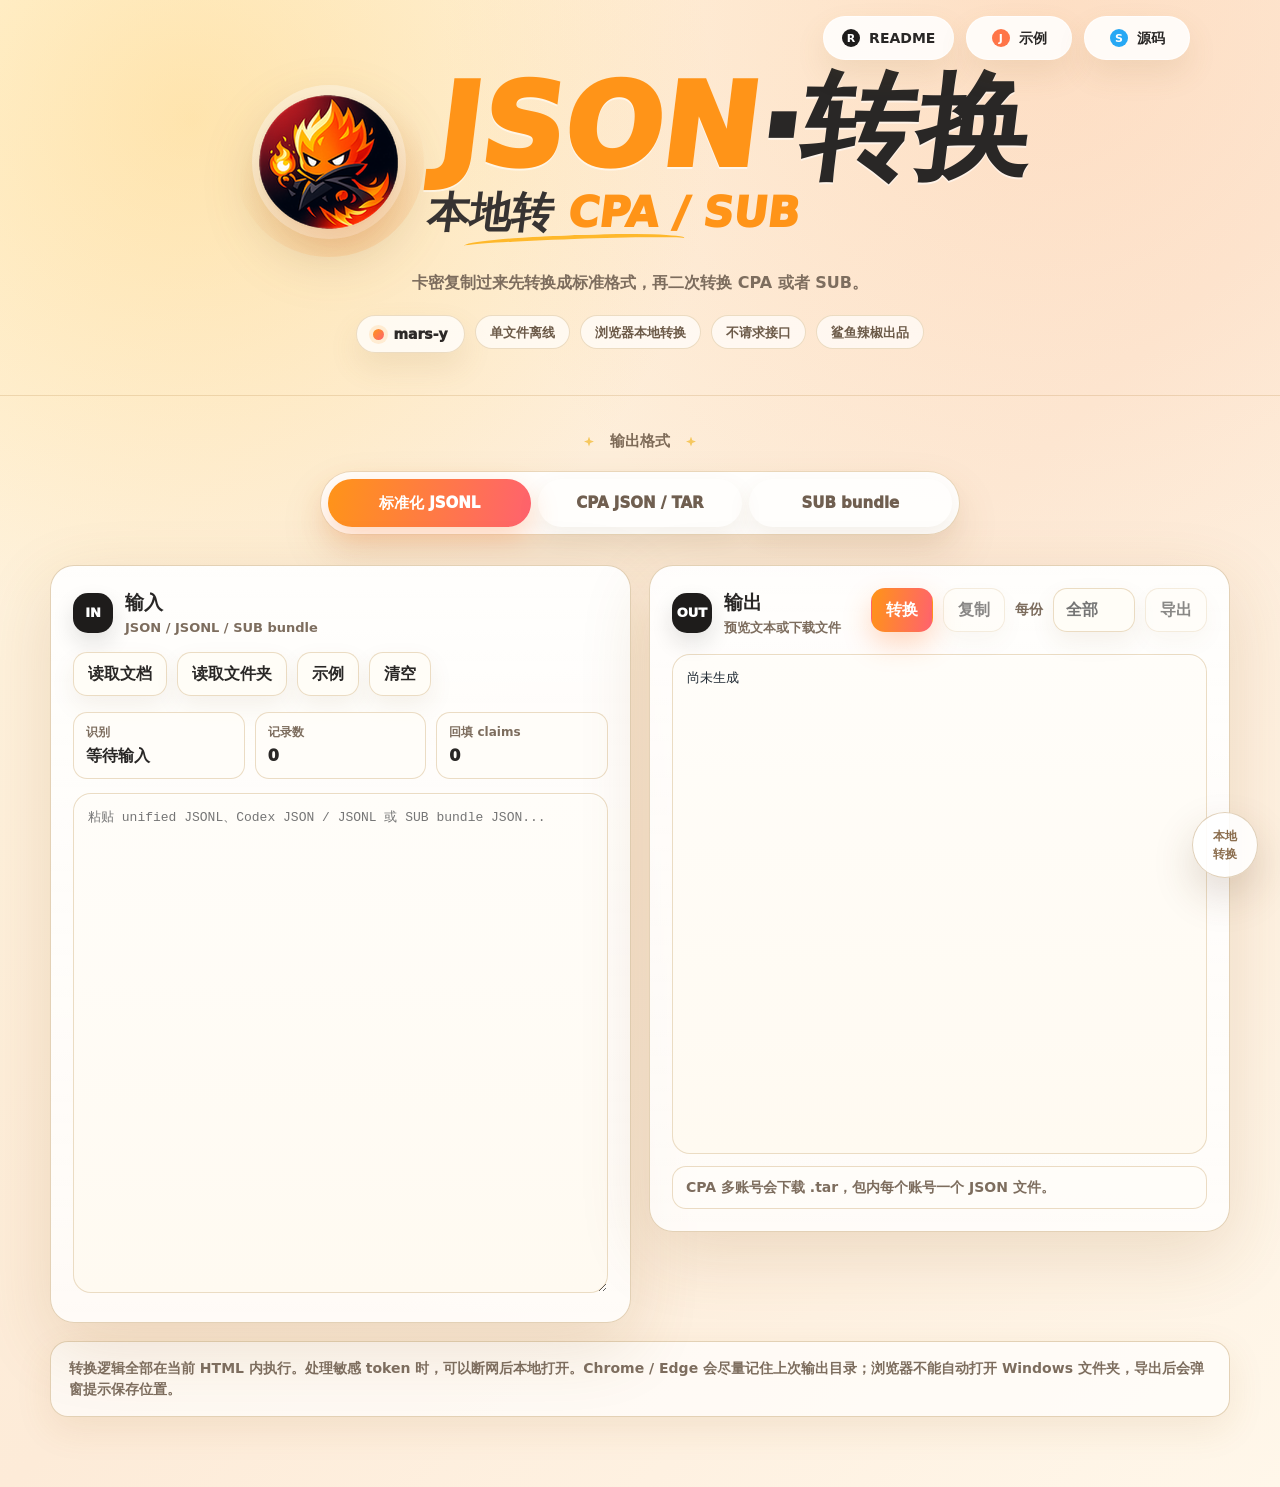
==== index.html @ 78609586 "Initial offline converter release" ====
<!doctype html>
<html lang="zh-CN">
<head>
  <meta charset="utf-8">
  <meta name="viewport" content="width=device-width, initial-scale=1">
  <meta http-equiv="Content-Security-Policy" content="default-src 'self' 'unsafe-inline' data: blob:; connect-src 'none'; base-uri 'none'; form-action 'none'">
  <title>ChatGPT JSON 本地转 CPA / SUB</title>
  <link rel="icon" type="image/x-icon" href="assets/favicon.ico">
  <style>
    :root {
      color-scheme: light;
      --bg: #fff6df;
      --bg-warm: #fdebd8;
      --paper: rgba(255, 255, 255, 0.84);
      --paper-solid: #fffdf8;
      --text: #292726;
      --muted: #7d6d5e;
      --line: #ead9bd;
      --line-strong: #ffb31a;
      --accent: #ff9418;
      --accent-strong: #ff626e;
      --blue: #3388ff;
      --danger: #b42318;
      --code: #1f2933;
      --soft: rgba(255, 253, 248, 0.9);
      --shadow: 0 22px 70px rgba(144, 96, 28, 0.16);
      --shadow-pill: 0 14px 30px rgba(150, 112, 58, 0.12);
      --radius-sm: 14px;
      --radius-md: 18px;
      --radius-lg: 24px;
      --radius-pill: 999px;
    }

    * { box-sizing: border-box; }

    html { min-height: 100%; }

    body {
      margin: 0;
      min-height: 100vh;
      background:
        radial-gradient(circle at 15% 8%, rgba(255, 200, 88, 0.36), transparent 30%),
        radial-gradient(circle at 82% 2%, rgba(255, 149, 93, 0.18), transparent 34%),
        linear-gradient(135deg, var(--bg), var(--bg-warm) 54%, #fff7ea);
      color: var(--text);
      font-family: "Trebuchet MS", "Microsoft YaHei", "PingFang SC", system-ui, sans-serif;
      line-height: 1.5;
      overflow-x: hidden;
    }

    a {
      color: inherit;
      text-decoration: none;
    }

    button,
    input,
    select,
    textarea {
      font: inherit;
    }

    main {
      width: 100%;
    }

    .page-shell {
      min-height: 100vh;
      position: relative;
    }

    .top-links {
      position: absolute;
      top: 16px;
      right: clamp(18px, 7vw, 180px);
      z-index: 4;
      display: flex;
      gap: 12px;
      align-items: center;
    }

    .shortcut {
      display: inline-flex;
      min-width: 106px;
      height: 44px;
      align-items: center;
      justify-content: center;
      gap: 9px;
      padding: 0 18px;
      border: 1px solid rgba(255, 255, 255, 0.74);
      border-radius: var(--radius-pill);
      background: rgba(255, 255, 255, 0.86);
      box-shadow: var(--shadow-pill);
      font-size: 14px;
      font-weight: 800;
      white-space: nowrap;
      transition: transform 160ms ease, box-shadow 160ms ease;
    }

    .shortcut:hover {
      transform: translateY(-2px);
      box-shadow: 0 18px 38px rgba(150, 112, 58, 0.18);
    }

    .shortcut-mark {
      width: 18px;
      height: 18px;
      display: grid;
      place-items: center;
      border-radius: 50%;
      background: #1e1c1b;
      color: white;
      font-size: 11px;
      line-height: 1;
      font-weight: 900;
    }

    .shortcut:nth-child(2) .shortcut-mark { background: #ff7548; }
    .shortcut:nth-child(3) .shortcut-mark { background: #27a8f4; }

    .hero {
      min-height: 360px;
      display: grid;
      place-items: center;
      padding: 74px 24px 42px;
      border-bottom: 1px solid rgba(192, 151, 92, 0.28);
      text-align: center;
      position: relative;
    }

    .hero-inner {
      display: grid;
      justify-items: center;
      gap: 18px;
      width: min(780px, 100%);
    }

    .brand-lockup {
      display: flex;
      align-items: center;
      justify-content: center;
      gap: 28px;
    }

    .brand-icon {
      width: 154px;
      height: 154px;
      position: relative;
      display: grid;
      place-items: center;
      border-radius: 50%;
      background: rgba(255, 255, 255, 0.34);
      filter: drop-shadow(0 18px 26px rgba(106, 68, 22, 0.22));
    }

    .brand-icon::before {
      content: "";
      position: absolute;
      inset: -18px;
      border-radius: 50%;
      background: radial-gradient(circle at 58% 70%, rgba(255, 106, 0, 0.24), transparent 62%);
      z-index: -1;
    }

    .brand-icon img {
      width: 100%;
      height: 100%;
      display: block;
      border-radius: 50%;
      object-fit: cover;
    }

    .brand-word {
      text-align: left;
      letter-spacing: 0;
      line-height: 0.92;
      transform: skew(-7deg);
    }

    .brand-word h1 {
      margin: 0;
      font-size: clamp(62px, 9vw, 116px);
      font-weight: 1000;
      letter-spacing: 0;
      color: var(--text);
      text-shadow: 0 2px 0 rgba(255, 255, 255, 0.55);
    }

    .brand-word h1 span {
      color: var(--accent);
    }

    .brand-word strong {
      display: block;
      margin-top: 10px;
      font-size: clamp(26px, 4.2vw, 42px);
      line-height: 1.08;
      font-weight: 1000;
      color: #373332;
    }

    .brand-word strong span {
      color: var(--accent);
    }

    .underline-swoosh {
      width: 220px;
      height: 14px;
      border-top: 4px solid var(--line-strong);
      border-radius: 50%;
      transform: translateX(40px) rotate(-2deg);
      opacity: 0.9;
    }

    .tagline {
      margin: 4px 0 0;
      color: var(--muted);
      font-size: 16px;
      font-weight: 800;
    }

    .hero-badges {
      display: flex;
      flex-wrap: wrap;
      justify-content: center;
      gap: 10px;
      margin-top: 2px;
    }

    .hero-badge {
      height: 34px;
      display: inline-flex;
      align-items: center;
      justify-content: center;
      padding: 0 14px;
      border: 1px solid rgba(234, 217, 189, 0.9);
      border-radius: var(--radius-pill);
      background: rgba(255, 255, 255, 0.68);
      color: #6c5a48;
      font-size: 13px;
      font-weight: 850;
    }

    .brand-name {
      height: 38px;
      display: inline-flex;
      align-items: center;
      justify-content: center;
      gap: 9px;
      padding: 0 16px;
      border-radius: var(--radius-pill);
      border: 1px solid rgba(234, 217, 189, 0.9);
      background: rgba(255, 255, 255, 0.76);
      color: #2d2927;
      font-size: 14px;
      font-weight: 1000;
      box-shadow: var(--shadow-pill);
    }

    .brand-name::before {
      content: "";
      width: 11px;
      height: 11px;
      border-radius: 50%;
      background: linear-gradient(135deg, var(--accent), var(--accent-strong));
      box-shadow: 0 0 0 4px rgba(255, 148, 24, 0.14);
    }

    .tool-area {
      padding: 34px 24px 70px;
    }

    p {
      margin: 0;
      color: var(--muted);
    }

    .section-kicker {
      display: flex;
      align-items: center;
      justify-content: center;
      gap: 16px;
      margin: 0 0 18px;
      color: #7e6b58;
      font-size: 15px;
      font-weight: 900;
    }

    .section-kicker::before,
    .section-kicker::after {
      content: "";
      width: 10px;
      height: 10px;
      background: #f6c85f;
      clip-path: polygon(50% 0, 63% 37%, 100% 50%, 63% 63%, 50% 100%, 37% 63%, 0 50%, 37% 37%);
    }

    .mode-tabs {
      width: min(640px, calc(100vw - 34px));
      min-height: 64px;
      margin: 0 auto 30px;
      padding: 7px;
      border: 1px solid rgba(231, 209, 174, 0.85);
      border-radius: var(--radius-pill);
      background: rgba(255, 255, 255, 0.92);
      box-shadow: 0 20px 44px rgba(128, 86, 31, 0.13);
      display: grid;
      grid-template-columns: repeat(3, minmax(0, 1fr));
      gap: 7px;
    }

    .mode-tab {
      min-height: 48px;
      border: 0;
      border-radius: var(--radius-pill);
      background: transparent;
      color: #705f50;
      font-size: 15px;
      font-weight: 1000;
      cursor: pointer;
      transition: color 160ms ease, background 160ms ease, box-shadow 160ms ease;
    }

    .mode-tab.is-active {
      color: white;
      background: linear-gradient(100deg, var(--accent), var(--accent-strong));
      box-shadow: 0 12px 28px rgba(255, 119, 40, 0.28);
    }

    .mode-select {
      position: absolute;
      width: 1px;
      height: 1px;
      opacity: 0;
      pointer-events: none;
    }

    .workspace-grid {
      width: min(1180px, 100%);
      margin: 0 auto;
      display: grid;
      grid-template-columns: 1fr 1fr;
      gap: 18px;
      align-items: start;
    }

    .panel {
      background: linear-gradient(180deg, rgba(255, 255, 255, 0.92), rgba(255, 255, 255, 0.78));
      border: 1px solid rgba(224, 204, 174, 0.9);
      border-radius: var(--radius-lg);
      padding: 22px;
      box-shadow: var(--shadow);
      overflow: hidden;
    }

    .bar {
      display: flex;
      gap: 14px;
      flex-wrap: wrap;
      align-items: flex-start;
      justify-content: space-between;
      margin-bottom: 16px;
    }

    .panel-title {
      display: flex;
      align-items: center;
      gap: 12px;
      min-width: 180px;
    }

    .panel-icon {
      width: 40px;
      height: 40px;
      display: grid;
      place-items: center;
      border-radius: 15px;
      background: #1e1c1b;
      color: white;
      box-shadow: 0 10px 22px rgba(28, 28, 28, 0.12);
      font-size: 13px;
      font-weight: 1000;
    }

    .panel-title strong {
      display: block;
      font-size: 19px;
      font-weight: 1000;
      letter-spacing: 0;
    }

    .panel-title small {
      display: block;
      margin-top: 2px;
      color: var(--muted);
      font-size: 13px;
      font-weight: 750;
    }

    .controls {
      display: flex;
      gap: 10px;
      flex-wrap: wrap;
      align-items: center;
      justify-content: flex-end;
    }

    label {
      color: var(--muted);
      font-size: 14px;
    }

    .split-control {
      min-height: 42px;
      display: inline-flex;
      align-items: center;
      font-weight: 850;
    }

    .split-input {
      width: 82px;
      min-height: 42px;
      border: 1px solid rgba(234, 218, 191, 0.92);
      border-radius: var(--radius-sm);
      background: rgba(255, 253, 247, 0.9);
      color: var(--text);
      padding: 9px 12px;
      box-shadow: 0 10px 24px rgba(131, 89, 36, 0.08);
      font-weight: 850;
    }

    button {
      min-height: 42px;
      border-radius: var(--radius-sm);
      border: 1px solid rgba(234, 218, 191, 0.92);
      background: rgba(255, 253, 247, 0.9);
      color: var(--text);
      padding: 9px 14px;
      box-shadow: 0 10px 24px rgba(131, 89, 36, 0.08);
    }

    button {
      cursor: pointer;
      font-weight: 850;
    }

    button.primary {
      border-color: transparent;
      background: linear-gradient(100deg, var(--accent), var(--accent-strong));
      color: #fff;
      box-shadow: 0 12px 28px rgba(255, 119, 40, 0.28);
    }

    button:hover:not(:disabled) { transform: translateY(-1px); }
    button:disabled { cursor: not-allowed; opacity: 0.55; }

    textarea,
    pre {
      width: 100%;
      min-height: 500px;
      margin: 0;
      border: 1px solid rgba(234, 218, 191, 0.92);
      border-radius: var(--radius-md);
      background: linear-gradient(180deg, #fffdf9 0%, #fffaf1 100%);
      color: var(--code);
      font: 13px/1.55 ui-monospace, SFMono-Regular, Consolas, "Liberation Mono", monospace;
      padding: 14px;
      white-space: pre-wrap;
      word-break: break-word;
      overflow: auto;
      box-shadow: inset 0 1px 0 rgba(255, 255, 255, 0.78);
    }

    textarea {
      resize: vertical;
      tab-size: 2;
    }

    .status {
      display: grid;
      grid-template-columns: repeat(3, minmax(0, 1fr));
      gap: 10px;
      margin-bottom: 14px;
    }

    .pill {
      border: 1px solid rgba(234, 218, 191, 0.92);
      border-radius: var(--radius-sm);
      padding: 10px 12px;
      background: rgba(255, 253, 249, 0.86);
      min-width: 0;
    }

    .pill strong {
      display: block;
      font-size: 12px;
      color: var(--muted);
      font-weight: 850;
    }

    .pill span {
      display: block;
      margin-top: 3px;
      overflow: hidden;
      text-overflow: ellipsis;
      white-space: nowrap;
      font-weight: 1000;
    }

    .message {
      min-height: 38px;
      margin-top: 12px;
      padding: 10px 13px;
      border: 1px solid rgba(234, 218, 191, 0.92);
      border-radius: var(--radius-sm);
      background: rgba(255, 253, 249, 0.78);
      color: var(--muted);
      font-size: 14px;
      font-weight: 750;
    }

    .message.error {
      border-color: #fecdd3;
      background: #fff1f2;
      color: var(--danger);
    }

    .hint {
      width: min(1180px, 100%);
      margin: 18px auto 0;
      padding: 16px 18px;
      border: 1px solid rgba(224, 204, 174, 0.9);
      border-radius: var(--radius-md);
      background: rgba(255, 255, 255, 0.66);
      color: var(--muted);
      font-size: 14px;
      font-weight: 750;
      box-shadow: 0 12px 36px rgba(144, 96, 28, 0.1);
    }

    .float-note {
      position: fixed;
      right: 22px;
      bottom: 22px;
      width: 66px;
      height: 66px;
      display: grid;
      place-items: center;
      border-radius: 50%;
      border: 1px solid rgba(223, 207, 183, 0.96);
      background: rgba(255, 255, 255, 0.88);
      box-shadow: 0 18px 42px rgba(89, 58, 28, 0.18);
      color: #8b6d4d;
      font-size: 12px;
      font-weight: 1000;
      text-align: center;
    }

    @media (max-width: 860px) {
      .top-links {
        position: relative;
        top: auto;
        right: auto;
        overflow-x: auto;
        justify-content: flex-start;
        padding: 20px 16px 0;
        scrollbar-width: none;
      }

      .shortcut { min-width: 116px; }

      .hero {
        min-height: auto;
        padding: 22px 16px 34px;
      }

      .brand-lockup {
        flex-direction: column;
        gap: 6px;
      }

      .brand-icon {
        width: 118px;
        height: 118px;
      }

      .brand-word {
        text-align: center;
        transform: none;
        max-width: 100%;
      }

      .brand-word h1 {
        font-size: clamp(48px, 15vw, 68px);
      }

      .brand-word strong {
        max-width: calc(100vw - 40px);
        font-size: clamp(21px, 6.8vw, 28px);
        line-height: 1.12;
      }

      .underline-swoosh {
        width: 150px;
        transform: translateX(30px) rotate(-2deg);
      }

      .tagline { font-size: 15px; }

      .tool-area {
        padding: 30px 16px 64px;
      }

      .mode-tabs {
        width: calc(100vw - 32px);
        grid-template-columns: 1fr;
        border-radius: 22px;
      }

      .mode-tab {
        border-radius: 17px;
      }

      .workspace-grid { grid-template-columns: 1fr; }
      .status { grid-template-columns: 1fr; }
      textarea, pre { min-height: 380px; }

      .panel {
        padding: 17px 14px;
        border-radius: 22px;
      }

      .bar {
        align-items: flex-start;
      }

      .controls {
        justify-content: flex-start;
      }

      .float-note { display: none; }
    }
  </style>
</head>
<body>
  <div class="page-shell">
    <nav class="top-links" aria-label="快捷入口">
      <a class="shortcut" href="./README.md"><span class="shortcut-mark">R</span>README</a>
      <a class="shortcut" href="./examples/card.example.jsonl"><span class="shortcut-mark">J</span>示例</a>
      <a class="shortcut" href="https://github.com/canmo101/json_to_cpaorsub"><span class="shortcut-mark">S</span>源码</a>
    </nav>

    <header class="hero">
      <div class="hero-inner">
        <div class="brand-lockup">
          <div class="brand-icon">
            <img src="assets/mars-y-icon.ico" alt="mars-y">
          </div>
          <div class="brand-word">
            <h1><span>JSON</span>·转换</h1>
            <strong>本地转 <span>CPA / SUB</span></strong>
            <div class="underline-swoosh" aria-hidden="true"></div>
          </div>
        </div>
        <p class="tagline">卡密复制过来先转换成标准格式，再二次转换 CPA 或者 SUB。</p>
        <div class="hero-badges" aria-label="工具特性">
          <span class="brand-name">mars-y</span>
          <span class="hero-badge">单文件离线</span>
          <span class="hero-badge">浏览器本地转换</span>
          <span class="hero-badge">不请求接口</span>
          <span class="hero-badge">鲨鱼辣椒出品</span>
        </div>
      </div>
    </header>

    <main class="tool-area">
      <p class="section-kicker">输出格式</p>
      <div class="mode-tabs" role="tablist" aria-label="输出格式">
        <button class="mode-tab is-active" type="button" data-mode-value="normalize">标准化 JSONL</button>
        <button class="mode-tab" type="button" data-mode-value="to-cpa">CPA JSON / TAR</button>
        <button class="mode-tab" type="button" data-mode-value="to-sub">SUB bundle</button>
      </div>

      <select id="mode" class="mode-select" aria-label="输出模式">
        <option value="normalize">标准化 JSONL</option>
        <option value="to-cpa">转 CPA JSON</option>
        <option value="to-sub">转 SUB bundle</option>
      </select>

      <section class="workspace-grid">
        <section class="panel">
          <div class="bar">
            <div class="panel-title">
              <span class="panel-icon">IN</span>
              <span>
                <strong>输入</strong>
                <small>JSON / JSONL / SUB bundle</small>
              </span>
            </div>
            <div class="controls">
              <input id="file-input" type="file" accept=".txt,.json,.jsonl,application/json,text/plain" multiple hidden>
              <input id="folder-input" type="file" accept=".txt,.json,.jsonl,application/json,text/plain" webkitdirectory multiple hidden>
              <button id="load-file" type="button">读取文档</button>
              <button id="load-folder" type="button">读取文件夹</button>
              <button id="demo" type="button">示例</button>
              <button id="clear" type="button">清空</button>
            </div>
          </div>

          <div class="status" aria-live="polite">
            <div class="pill"><strong>识别</strong><span id="shape">等待输入</span></div>
            <div class="pill"><strong>记录数</strong><span id="count">0</span></div>
            <div class="pill"><strong>回填 claims</strong><span id="backfilled">0</span></div>
          </div>

          <textarea id="src" spellcheck="false" placeholder="粘贴 unified JSONL、Codex JSON / JSONL 或 SUB bundle JSON..."></textarea>
        </section>

        <section class="panel">
          <div class="bar">
            <div class="panel-title">
              <span class="panel-icon">OUT</span>
              <span>
                <strong>输出</strong>
                <small>预览文本或下载文件</small>
              </span>
            </div>
            <div class="controls">
              <button class="primary" id="convert" type="button">转换</button>
              <button id="copy" type="button" disabled>复制</button>
              <label class="split-control" for="split-size">每份</label>
              <input id="split-size" class="split-input" type="number" min="1" step="1" inputmode="numeric" placeholder="全部">
              <button id="export" type="button" disabled>导出</button>
            </div>
          </div>

          <pre id="out">尚未生成</pre>
          <div id="msg" class="message">CPA 多账号会下载 .tar，包内每个账号一个 JSON 文件。</div>
        </section>
      </section>

      <div class="hint">
        转换逻辑全部在当前 HTML 内执行。处理敏感 token 时，可以断网后本地打开。Chrome / Edge 会尽量记住上次输出目录；浏览器不能自动打开 Windows 文件夹，导出后会弹窗提示保存位置。
      </div>
    </main>

    <aside class="float-note" aria-label="本地工具">本地<br>转换</aside>
  </div>

  <script>
    const DEFAULT_CLIENT_ID = "app_EMoamEEZ73f0CkXaXp7hrann";
    const DEFAULT_PRIVACY_MODE = "training_off";
    const DEFAULT_PLAN_TYPE = "free";
    const HANDLE_DB_NAME = "mars_y_json_converter";
    const HANDLE_STORE_NAME = "handles";
    const OUTPUT_DIR_HANDLE_KEY = "last_output_directory";
    const encoder = new TextEncoder();
    const decoder = new TextDecoder();

    const el = {
      src: document.getElementById("src"),
      out: document.getElementById("out"),
      mode: document.getElementById("mode"),
      convert: document.getElementById("convert"),
      copy: document.getElementById("copy"),
      export: document.getElementById("export"),
      splitSize: document.getElementById("split-size"),
      clear: document.getElementById("clear"),
      demo: document.getElementById("demo"),
      loadFile: document.getElementById("load-file"),
      loadFolder: document.getElementById("load-folder"),
      fileInput: document.getElementById("file-input"),
      folderInput: document.getElementById("folder-input"),
      shape: document.getElementById("shape"),
      count: document.getElementById("count"),
      backfilled: document.getElementById("backfilled"),
      msg: document.getElementById("msg"),
      modeTabs: Array.from(document.querySelectorAll(".mode-tab")),
    };

    let currentOutput = null;
    let currentBatchFiles = [];

    const supportedInputFilePattern = /\.(txt|json|jsonl)$/i;

    function firstText(...values) {
      for (const value of values) {
        const text = String(value ?? "").trim();
        if (text) return text;
      }
      return "";
    }

    function readObject(value) {
      return value && typeof value === "object" && !Array.isArray(value) ? value : {};
    }

    function coerceTimestamp(value) {
      if (typeof value === "number" && Number.isFinite(value)) return Math.max(0, Math.trunc(value));
      const text = String(value ?? "").trim();
      if (!text) return 0;
      if (/^-?\d+$/.test(text)) return Math.max(0, Number.parseInt(text, 10));
      const parsed = Date.parse(text);
      return Number.isNaN(parsed) ? 0 : Math.max(0, Math.trunc(parsed / 1000));
    }

    function looksLikeEmail(value) {
      const text = String(value ?? "").trim();
      if (!text || /\s/.test(text)) return false;
      const parts = text.split("@");
      return parts.length === 2 && Boolean(parts[0]) && Boolean(parts[1]);
    }

    function bytesToBase64Url(bytes) {
      let binary = "";
      for (const byte of bytes) binary += String.fromCharCode(byte);
      return btoa(binary).replace(/\+/g, "-").replace(/\//g, "_").replace(/=+$/g, "");
    }

    function base64UrlToBytes(value) {
      let normalized = String(value ?? "").replace(/-/g, "+").replace(/_/g, "/");
      const remainder = normalized.length % 4;
      if (remainder) normalized += "=".repeat(4 - remainder);
      const binary = atob(normalized);
      return Uint8Array.from(binary, (char) => char.charCodeAt(0));
    }

    function jsonToBase64Url(value) {
      return bytesToBase64Url(encoder.encode(JSON.stringify(value)));
    }

    function decodeJwtPayload(token) {
      try {
        const parts = String(token ?? "").split(".");
        if (parts.length < 2) return {};
        const parsed = JSON.parse(decoder.decode(base64UrlToBytes(parts[1])));
        return parsed && typeof parsed === "object" && !Array.isArray(parsed) ? parsed : {};
      } catch {
        return {};
      }
    }

    function extractAuth(payload) {
      return readObject(payload?.["https://api.openai.com/auth"]);
    }

    function extractProfile(payload) {
      return readObject(payload?.["https://api.openai.com/profile"]);
    }

    function extractAccountIdFromAuth(auth) {
      const accountId = firstText(auth?.chatgpt_account_id, auth?.account_id);
      if (accountId) return accountId;
      const accountUserId = firstText(auth?.chatgpt_account_user_id);
      if (accountUserId.includes("__")) return firstText(accountUserId.split("__").pop());
      return "";
    }

    function extractOrganizationId(idAuth, accessAuth) {
      const direct = firstText(idAuth?.organization_id, accessAuth?.organization_id);
      if (direct) return direct;
      const organizations = Array.isArray(idAuth?.organizations) ? idAuth.organizations : [];
      const preferred = organizations.find((org) => org?.is_default) || organizations[0];
      return firstText(preferred?.id);
    }

    function buildCompatibilityIdToken(args) {
      const now = Math.trunc(Date.now() / 1000);
      const accountId = firstText(args.accountId);
      const userId = firstText(args.userId);
      const projectId = firstText(args.projectId);
      const payload = {
        aud: [firstText(args.clientId, DEFAULT_CLIENT_ID)],
        email: firstText(args.email),
        exp: now + 3600,
        iat: now,
        iss: "https://auth.openai.com",
        "https://api.openai.com/auth": {
          account_id: accountId,
          chatgpt_account_id: accountId,
          chatgpt_user_id: userId,
          user_id: userId,
          organization_id: firstText(args.organizationId),
          project_id: projectId,
          chatgpt_plan_type: firstText(args.planType, DEFAULT_PLAN_TYPE),
        },
        sub: userId || accountId || "local-compat",
      };
      return `${jsonToBase64Url({ alg: "RS256", typ: "JWT", kid: "compat" })}.${jsonToBase64Url(payload)}.${bytesToBase64Url(encoder.encode("local_compat_signature"))}`;
    }

    function ensureIdTokenClaims(args) {
      const token = firstText(args.idToken);
      const accountId = firstText(args.accountId);
      if (!accountId) return token;

      const payload = decodeJwtPayload(token);
      if (!Object.keys(payload).length) return buildCompatibilityIdToken(args);

      const auth = { ...extractAuth(payload) };
      const existingChatgptAccountId = firstText(auth.chatgpt_account_id);
      const existingAccountId = firstText(auth.account_id);
      if (existingChatgptAccountId && existingAccountId) return token;

      const resolvedAccountId = firstText(existingChatgptAccountId, existingAccountId, accountId);
      auth.chatgpt_account_id = firstText(existingChatgptAccountId, resolvedAccountId);
      auth.account_id = firstText(existingAccountId, resolvedAccountId);

      if (args.userId) {
        auth.chatgpt_user_id = firstText(auth.chatgpt_user_id, auth.user_id, args.userId);
        auth.user_id = firstText(auth.user_id, auth.chatgpt_user_id, args.userId);
      }
      if (args.organizationId && !firstText(auth.organization_id)) auth.organization_id = args.organizationId;
      if (args.projectId && !firstText(auth.project_id)) auth.project_id = args.projectId;
      if (args.planType && !firstText(auth.chatgpt_plan_type)) auth.chatgpt_plan_type = args.planType;

      const parts = token.split(".");
      const header = parts[0] || jsonToBase64Url({ alg: "RS256", typ: "JWT", kid: "compat" });
      const signature = parts[2] || bytesToBase64Url(encoder.encode("local_compat_signature"));
      return `${header}.${jsonToBase64Url({ ...payload, "https://api.openai.com/auth": auth })}.${signature}`;
    }

    function finalizeRecord(record) {
      const item = { ...record };
      item.chatgpt_account_id = firstText(item.chatgpt_account_id, item.account_id);
      item.project_id = firstText(item.project_id, item.workspace_id);
      item.workspace_id = firstText(item.workspace_id, item.project_id);
      item.client_id = firstText(item.client_id, DEFAULT_CLIENT_ID);
      item.plan_type = firstText(item.plan_type, DEFAULT_PLAN_TYPE);
      item.privacy_mode = firstText(item.privacy_mode, DEFAULT_PRIVACY_MODE);
      item.openai_oauth_responses_websockets_v2_enabled = Boolean(item.openai_oauth_responses_websockets_v2_enabled);
      item.openai_oauth_responses_websockets_v2_mode = firstText(item.openai_oauth_responses_websockets_v2_mode, "off");
      item.disabled = Boolean(item.disabled);
      item.id_token = ensureIdTokenClaims({
        idToken: item.id_token,
        accessToken: item.access_token,
        accountId: item.chatgpt_account_id,
        userId: item.chatgpt_user_id,
        organizationId: item.organization_id,
        projectId: firstText(item.project_id, item.workspace_id),
        email: firstText(item.email, item.account_claims_email),
        planType: item.plan_type,
        clientId: item.client_id,
      });
      return item;
    }

    function normalizeRecord(input) {
      const item = readObject(input);
      if (!Object.keys(item).length || Array.isArray(item.accounts)) return null;

      const tokens = readObject(item.tokens);
      const credentials = readObject(item.credentials);
      const extra = readObject(item.extra);

      const idToken = firstText(item.id_token, credentials.id_token, tokens.id_token);
      const accessToken = firstText(item.access_token, credentials.access_token, tokens.access_token);
      const idPayload = decodeJwtPayload(idToken);
      const accessPayload = decodeJwtPayload(accessToken);
      const idAuth = extractAuth(idPayload);
      const accessAuth = extractAuth(accessPayload);
      const accessProfile = extractProfile(accessPayload);

      const email = firstText(
        item.email,
        extra.email,
        credentials.email,
        item.name,
        idPayload.email,
        accessProfile.email
      );
      const loginIdentity = firstText(item.login_identity);

      const record = {
        version: Number.parseInt(item.version || 1, 10) || 1,
        platform: firstText(item.platform, "chatgpt"),
        email,
        password: firstText(item.password),
        login_identity: loginIdentity,
        phone: firstText(item.phone),
        access_token: accessToken,
        refresh_token: firstText(item.refresh_token, credentials.refresh_token, tokens.refresh_token),
        id_token: idToken,
        session_token: firstText(item.session_token, credentials.session_token),
        client_id: firstText(item.client_id, credentials.client_id, DEFAULT_CLIENT_ID),
        chatgpt_account_id: firstText(
          item.chatgpt_account_id,
          item.account_id,
          credentials.chatgpt_account_id,
          credentials.account_id,
          extractAccountIdFromAuth(idAuth),
          extractAccountIdFromAuth(accessAuth)
        ),
        chatgpt_user_id: firstText(
          item.chatgpt_user_id,
          credentials.chatgpt_user_id,
          idAuth.chatgpt_user_id,
          idAuth.user_id,
          accessAuth.chatgpt_user_id,
          accessAuth.user_id
        ),
        organization_id: firstText(item.organization_id, credentials.organization_id, extractOrganizationId(idAuth, accessAuth)),
        project_id: firstText(item.project_id, credentials.project_id, item.workspace_id, credentials.workspace_id, idAuth.project_id, accessAuth.project_id),
        workspace_id: firstText(item.workspace_id, credentials.workspace_id, item.project_id, credentials.project_id, idAuth.project_id, accessAuth.project_id),
        created_at: coerceTimestamp(item.created_at),
        last_used: coerceTimestamp(item.last_used),
        status: firstText(item.status),
        source: firstText(item.source, item.notes, tokens.access_token ? "codex_input" : credentials.access_token ? "sub_bundle_input" : ""),
        disabled: Boolean(item.disabled),
        account_claims_email: firstText(item.account_claims_email, extra.email, idPayload.email, accessProfile.email, email),
        plan_type: firstText(item.plan_type, credentials.plan_type, idAuth.chatgpt_plan_type, accessAuth.chatgpt_plan_type, DEFAULT_PLAN_TYPE),
        privacy_mode: firstText(item.privacy_mode, extra.privacy_mode, DEFAULT_PRIVACY_MODE),
        openai_oauth_responses_websockets_v2_enabled: Boolean(
          item.openai_oauth_responses_websockets_v2_enabled ||
          extra.openai_oauth_responses_websockets_v2_enabled
        ),
        openai_oauth_responses_websockets_v2_mode: firstText(
          item.openai_oauth_responses_websockets_v2_mode,
          extra.openai_oauth_responses_websockets_v2_mode,
          "off"
        ),
      };

      if (record.login_identity && !record.phone && !looksLikeEmail(record.login_identity)) record.phone = record.login_identity;
      if (!record.email) record.email = firstText(record.account_claims_email, record.chatgpt_account_id, "unknown-account");
      return finalizeRecord(record);
    }

    function parseInputItems(text) {
      const trimmed = String(text ?? "").trim();
      if (!trimmed) return { items: [], shape: "空输入" };

      let root = null;
      try {
        root = JSON.parse(trimmed);
      } catch {
        root = null;
      }

      const items = [];
      let shape = "JSONL";

      if (root && typeof root === "object" && !Array.isArray(root)) {
        if (Array.isArray(root.accounts)) {
          items.push(...root.accounts.filter((value) => value && typeof value === "object" && !Array.isArray(value)));
          shape = "SUB bundle JSON";
        } else {
          items.push(root);
          shape = root.tokens ? "Codex JSON" : root.credentials ? "SUB account JSON" : "Unified JSON";
        }
      } else if (Array.isArray(root)) {
        items.push(...root.filter((value) => value && typeof value === "object" && !Array.isArray(value)));
        shape = items[0]?.tokens ? "Codex JSON 数组" : items[0]?.credentials ? "SUB account JSON 数组" : "JSON 数组";
      } else {
        for (const [index, rawLine] of trimmed.split(/\r?\n/).entries()) {
          const line = rawLine.trim();
          if (!line || line.startsWith("#")) continue;
          try {
            const parsed = JSON.parse(line);
            if (parsed && typeof parsed === "object" && !Array.isArray(parsed)) {
              if (Array.isArray(parsed.accounts)) {
                items.push(...parsed.accounts.filter((value) => value && typeof value === "object" && !Array.isArray(value)));
                shape = "SUB bundle JSONL";
              } else {
                items.push(parsed);
              }
            }
          } catch (error) {
            throw new Error(`第 ${index + 1} 行不是有效 JSON：${error instanceof Error ? error.message : String(error)}`);
          }
        }
        if (items[0]?.tokens) shape = "Codex JSONL";
        else if (items[0]?.credentials) shape = "SUB account JSONL";
        else shape = "Unified JSONL";
      }

      return { items, shape };
    }

    function normalizeRecordsFromText(text) {
      const { items, shape } = parseInputItems(text);
      const recordMap = new Map();
      let backfilled = 0;

      for (const item of items) {
        const sourceIdToken = firstText(item?.id_token, item?.credentials?.id_token, item?.tokens?.id_token);
        const beforeAuth = extractAuth(decodeJwtPayload(sourceIdToken));
        const hadClaims = Boolean(firstText(beforeAuth.chatgpt_account_id) && firstText(beforeAuth.account_id));
        const record = normalizeRecord(item);
        if (!record) continue;

        const afterAuth = extractAuth(decodeJwtPayload(record.id_token));
        const hasClaims = Boolean(firstText(afterAuth.chatgpt_account_id) && firstText(afterAuth.account_id));
        if (!hadClaims && hasClaims && firstText(record.chatgpt_account_id)) backfilled += 1;

        const key = firstText(record.email, record.chatgpt_account_id, crypto.randomUUID()).trim().toLowerCase();
        recordMap.set(key, record);
      }

      return { records: [...recordMap.values()], shape, backfilled };
    }

    function toIsoUtc8(date) {
      const shifted = new Date(date.getTime() + 8 * 60 * 60 * 1000);
      return shifted.toISOString().replace("T", " ").replace(/\.\d{3}Z$/, " +0800");
    }

    function sanitizeFilename(value, fallback) {
      const text = firstText(value, fallback).replace(/[\\/:*?"<>|\x00-\x1f]+/g, "_").replace(/\s+/g, "_");
      return text.slice(0, 90) || fallback;
    }

    function exportFileName(count, ext, now = new Date()) {
      const stamp = now.toISOString().replace(/[-:]/g, "").replace(/\.\d{3}Z$/, "Z");
      return `chatgpt_${count}_${stamp}.${ext}`;
    }

    function buildCpaPayload(record, now = new Date()) {
      const item = finalizeRecord(record);
      const expiresAt = coerceTimestamp(decodeJwtPayload(item.access_token).exp);
      return {
        type: "codex",
        email: item.email,
        expired: expiresAt ? toIsoUtc8(new Date(expiresAt * 1000)) : "",
        id_token: item.id_token,
        account_id: firstText(item.chatgpt_account_id),
        disabled: Boolean(item.disabled),
        access_token: item.access_token,
        last_refresh: toIsoUtc8(now),
        refresh_token: item.refresh_token,
      };
    }

    function buildSubAccount(record, now = new Date()) {
      const item = finalizeRecord(record);
      let expiresAt = coerceTimestamp(decodeJwtPayload(item.access_token).exp);
      if (!expiresAt) expiresAt = Math.trunc(now.getTime() / 1000) + 863999;

      return {
        name: item.email,
        platform: "openai",
        type: "oauth",
        credentials: {
          access_token: item.access_token,
          chatgpt_account_id: item.chatgpt_account_id,
          chatgpt_user_id: item.chatgpt_user_id,
          client_id: firstText(item.client_id, DEFAULT_CLIENT_ID),
          email: item.email,
          expires_at: expiresAt,
          id_token: item.id_token,
          organization_id: item.organization_id,
          plan_type: firstText(item.plan_type, DEFAULT_PLAN_TYPE),
          refresh_token: item.refresh_token,
        },
        extra: {
          email: item.email,
          openai_oauth_responses_websockets_v2_enabled: Boolean(item.openai_oauth_responses_websockets_v2_enabled),
          openai_oauth_responses_websockets_v2_mode: firstText(item.openai_oauth_responses_websockets_v2_mode, "off"),
          privacy_mode: firstText(item.privacy_mode, DEFAULT_PRIVACY_MODE),
        },
        concurrency: 10,
        priority: 1,
        rate_multiplier: 1,
        auto_pause_on_expired: true,
      };
    }

    function writeText(dst, offset, text) {
      const bytes = encoder.encode(String(text ?? ""));
      dst.set(bytes.slice(0, Math.max(0, dst.length - offset)), offset);
    }

    function tarOctal(value, length) {
      const text = Math.max(0, Math.trunc(value)).toString(8);
      return `${text}`.padStart(length - 1, "0") + "\0";
    }

    function tarChecksum(header) {
      let sum = 0;
      for (const byte of header) sum += byte;
      return `${sum.toString(8).padStart(6, "0")}\0 `;
    }

    function createTarArchive(files, now = new Date()) {
      const blocks = [];
      const timestamp = Math.trunc(now.getTime() / 1000);

      for (const file of files) {
        const name = sanitizeFilename(file.name, "account.json").slice(0, 99);
        const bytes = file.bytes instanceof Uint8Array ? file.bytes : encoder.encode(String(file.text ?? ""));
        const header = new Uint8Array(512);

        writeText(header, 0, name);
        writeText(header, 100, "0000777\0");
        writeText(header, 108, "0000000\0");
        writeText(header, 116, "0000000\0");
        writeText(header, 124, tarOctal(bytes.length, 12));
        writeText(header, 136, tarOctal(timestamp, 12));
        writeText(header, 148, "        ");
        writeText(header, 156, "0");
        writeText(header, 257, "ustar\0");
        writeText(header, 263, "00");
        writeText(header, 148, tarChecksum(header));

        blocks.push(header, bytes);
        const padding = (512 - (bytes.length % 512)) % 512;
        if (padding) blocks.push(new Uint8Array(padding));
      }

      blocks.push(new Uint8Array(1024));
      const output = new Uint8Array(blocks.reduce((size, block) => size + block.length, 0));
      let offset = 0;
      for (const block of blocks) {
        output.set(block, offset);
        offset += block.length;
      }
      return output;
    }

    function buildOutput(records, mode, now = new Date()) {
      if (!records.length) throw new Error("当前输入里没有解析出有效记录。");

      if (mode === "normalize") {
        const lines = records.map((record) => JSON.stringify(record));
        const text = `${lines.join("\n")}${lines.length ? "\n" : ""}`;
        return {
          text,
          parts: [text],
          name: exportFileName(records.length, "jsonl", now),
          mime: "application/json;charset=utf-8",
          summary: `已标准化 ${records.length} 条记录，输出 unified JSONL。`,
        };
      }

      if (mode === "to-cpa") {
        const payloads = records.map((record) => buildCpaPayload(record, now));
        if (payloads.length === 1) {
          const text = JSON.stringify(payloads[0], null, 2);
          return {
            text,
            parts: [text],
            name: exportFileName(1, "json", now),
            mime: "application/json;charset=utf-8",
            summary: "已生成 1 个 CPA token JSON。",
          };
        }

        const files = payloads.map((payload, index) => ({
          name: `${sanitizeFilename(payload.email, `account_${index + 1}`)}.json`,
          text: JSON.stringify(payload, null, 2),
        }));
        const tarBytes = createTarArchive(files, now);
        return {
          text: ["CPA .tar 包内文件：", ...files.map((file) => `- ${file.name}`)].join("\n"),
          parts: [tarBytes],
          name: exportFileName(payloads.length, "tar", now),
          mime: "application/x-tar",
          summary: `已生成 1 个 CPA tar 包，包含 ${files.length} 个单账号 JSON 文件。`,
        };
      }

      if (mode === "to-sub") {
        const bundle = {
          exported_at: now.toISOString(),
          proxies: [],
          accounts: records.map((record) => buildSubAccount(record, now)),
        };
        const text = JSON.stringify(bundle, null, 2);
        return {
          text,
          parts: [text],
          name: exportFileName(bundle.accounts.length, "json", now),
          mime: "application/json;charset=utf-8",
          summary: `已生成 1 个 SUB bundle JSON，包含 ${bundle.accounts.length} 个账号。`,
        };
      }

      throw new Error(`不支持的输出模式：${mode}`);
    }

    function convertText(text, mode, now = new Date()) {
      const parsed = normalizeRecordsFromText(text);
      return { ...parsed, output: buildOutput(parsed.records, mode, now) };
    }

    function setMessage(text, isError = false) {
      el.msg.textContent = text;
      el.msg.className = isError ? "message error" : "message";
    }

    function runConvert() {
      try {
        const result = convertText(el.src.value, el.mode.value);
        currentOutput = result.output;
        el.shape.textContent = result.shape;
        el.count.textContent = String(result.records.length);
        el.backfilled.textContent = String(result.backfilled);
        el.out.textContent = currentOutput.text;
        el.copy.disabled = false;
        el.export.disabled = false;
        setMessage(currentOutput.summary);
      } catch (error) {
        currentOutput = null;
        el.copy.disabled = true;
        el.export.disabled = true;
        el.out.textContent = "转换失败";
        setMessage(error instanceof Error ? error.message : String(error), true);
      }
    }

    function syncModeTabs() {
      el.modeTabs.forEach((tab) => {
        tab.classList.toggle("is-active", tab.dataset.modeValue === el.mode.value);
      });
    }

    function updateBatchButtonState() {
      el.export.disabled = !currentBatchFiles.length && !currentOutput;
    }

    function sourceFileLabel(file, index) {
      return firstText(file.webkitRelativePath, file.name, `input_${index + 1}`);
    }

    function saveBlobWithLink(blob, name) {
      const url = URL.createObjectURL(blob);
      const link = document.createElement("a");
      link.href = url;
      link.download = name;
      document.body.appendChild(link);
      link.click();
      link.remove();
      URL.revokeObjectURL(url);
    }

    async function writeOutputToDirectory(directoryHandle, output, name) {
      const fileHandle = await directoryHandle.getFileHandle(name, { create: true });
      const writable = await fileHandle.createWritable();
      await writable.write(new Blob(output.parts, { type: output.mime }));
      await writable.close();
    }

    function mergeBatchRecords(now = new Date()) {
      if (!currentBatchFiles.length) throw new Error("请先读取多个文档或读取文件夹。");
      const recordMap = new Map();
      let backfilled = 0;
      const shapes = new Set();
      const failures = [];

      for (const [index, item] of currentBatchFiles.entries()) {
        try {
          const parsed = normalizeRecordsFromText(item.text);
          shapes.add(parsed.shape);
          backfilled += parsed.backfilled;
          for (const record of parsed.records) {
            const key = firstText(record.email, record.chatgpt_account_id, crypto.randomUUID()).trim().toLowerCase();
            recordMap.set(key, record);
          }
        } catch (error) {
          failures.push(`${sourceFileLabel(item.file, index)}：${error instanceof Error ? error.message : String(error)}`);
        }
      }

      const records = [...recordMap.values()];
      if (!records.length) throw new Error(`没有可合并的有效记录。${failures.slice(0, 3).join("；")}`);
      const output = buildOutput(records, el.mode.value, now);
      return { records, shape: [...shapes].join(" + ") || "批量文件", backfilled, output, failures };
    }

    function parseSplitSize(total) {
      const raw = firstText(el.splitSize.value);
      if (!raw) return 0;
      const size = Number.parseInt(raw, 10);
      if (!Number.isFinite(size) || size < 1) throw new Error("每份数量必须是大于 0 的整数。");
      if (size > total) {
        const message = `数量不够：当前只有 ${total} 条记录，每份 ${size} 条无法拆分。请留空合并导出，或填写不超过 ${total} 的数量。`;
        window.alert(message);
        throw new Error(message);
      }
      return size;
    }

    function chunkRecords(records, splitSize) {
      if (!splitSize) return [records];
      const chunks = [];
      for (let index = 0; index < records.length; index += splitSize) {
        chunks.push(records.slice(index, index + splitSize));
      }
      return chunks;
    }

    function outputNameForPart(baseName, partIndex, totalParts, output) {
      if (totalParts === 1) return output.name;
      const ext = output.name.split(".").pop() || "txt";
      const stem = sanitizeFilename(baseName.replace(/\.[^.]+$/, ""), "merged");
      return `${stem}_part${String(partIndex + 1).padStart(3, "0")}_of_${String(totalParts).padStart(3, "0")}.${ext}`;
    }

    function getExportRecords() {
      if (currentBatchFiles.length) {
        return mergeBatchRecords();
      }
      if (!el.src.value.trim()) throw new Error("请先粘贴内容、读取文档或读取文件夹。");
      const parsed = normalizeRecordsFromText(el.src.value);
      return { ...parsed, failures: [] };
    }

    function showNotice(message) {
      window.alert(message);
      setMessage(message);
    }

    function openHandleDatabase() {
      return new Promise((resolve, reject) => {
        if (!window.indexedDB) {
          resolve(null);
          return;
        }
        const request = indexedDB.open(HANDLE_DB_NAME, 1);
        request.onupgradeneeded = () => {
          request.result.createObjectStore(HANDLE_STORE_NAME);
        };
        request.onsuccess = () => resolve(request.result);
        request.onerror = () => reject(request.error);
      });
    }

    async function getStoredOutputDirectory() {
      const db = await openHandleDatabase();
      if (!db) return null;
      return new Promise((resolve, reject) => {
        const tx = db.transaction(HANDLE_STORE_NAME, "readonly");
        const request = tx.objectStore(HANDLE_STORE_NAME).get(OUTPUT_DIR_HANDLE_KEY);
        request.onsuccess = () => resolve(request.result || null);
        request.onerror = () => reject(request.error);
        tx.oncomplete = () => db.close();
        tx.onerror = () => db.close();
      });
    }

    async function storeOutputDirectory(directoryHandle) {
      const db = await openHandleDatabase();
      if (!db) return;
      return new Promise((resolve, reject) => {
        const tx = db.transaction(HANDLE_STORE_NAME, "readwrite");
        tx.objectStore(HANDLE_STORE_NAME).put(directoryHandle, OUTPUT_DIR_HANDLE_KEY);
        tx.oncomplete = () => {
          db.close();
          resolve();
        };
        tx.onerror = () => {
          db.close();
          reject(tx.error);
        };
      });
    }

    async function ensureDirectoryPermission(directoryHandle) {
      if (!directoryHandle?.queryPermission || !directoryHandle?.requestPermission) return false;
      const options = { mode: "readwrite" };
      if (await directoryHandle.queryPermission(options) === "granted") return true;
      return await directoryHandle.requestPermission(options) === "granted";
    }

    function previewMergedOutput(result) {
      currentOutput = result.output;
      el.shape.textContent = result.shape;
      el.count.textContent = String(result.records.length);
      el.backfilled.textContent = String(result.backfilled);
      el.out.textContent = currentOutput.text;
      el.copy.disabled = false;
      el.export.disabled = false;
    }

    async function saveSingleOutput(output) {
      const blob = new Blob(output.parts, { type: output.mime });

      if (window.showSaveFilePicker) {
        try {
          let startIn = undefined;
          try {
            const storedHandle = await getStoredOutputDirectory();
            if (storedHandle && await ensureDirectoryPermission(storedHandle)) startIn = storedHandle;
          } catch {
            startIn = undefined;
          }
          const fileHandle = await window.showSaveFilePicker({
            suggestedName: output.name,
            startIn,
            types: [{ description: "转换输出", accept: { [output.mime.split(";")[0]]: [`.${output.name.split(".").pop()}`] } }],
          });
          const writable = await fileHandle.createWritable();
          await writable.write(blob);
          await writable.close();
          return true;
        } catch (error) {
          if (error instanceof DOMException && error.name === "AbortError") return false;
          setMessage(`指定保存位置失败，已改用浏览器下载：${error instanceof Error ? error.message : String(error)}`, true);
        }
      }

      saveBlobWithLink(blob, output.name);
      return true;
    }

    async function exportOutput() {
      try {
        const result = getExportRecords();
        const splitSize = parseSplitSize(result.records.length);
        const chunks = chunkRecords(result.records, splitSize);
        const now = new Date();
        const baseName = exportFileName(result.records.length, el.mode.value === "to-cpa" ? "tar" : el.mode.value === "normalize" ? "jsonl" : "json", now);
        const outputs = chunks.map((records) => buildOutput(records, el.mode.value, now));

        if (outputs.length === 1) {
          previewMergedOutput({ ...result, output: outputs[0] });
          const saved = await saveSingleOutput(outputs[0]);
          if (!saved) return;
          const skipped = result.failures.length ? `，跳过失败文件 ${result.failures.length} 个` : "";
          showNotice(`已导出 1 个文件，包含 ${result.records.length} 条记录${skipped}。`);
        } else {
          const directoryHandle = await pickOutputDirectory();
          if (!directoryHandle) return;
          for (const [index, output] of outputs.entries()) {
            await writeOutputToDirectory(directoryHandle, output, outputNameForPart(baseName, index, outputs.length, output));
          }
          previewMergedOutput({ ...result, output: outputs[0] });
          const tail = chunks[chunks.length - 1].length;
          const tailText = splitSize && tail < splitSize ? `，最后一份 ${tail} 条` : "";
          const skipped = result.failures.length ? `，跳过失败文件 ${result.failures.length} 个` : "";
          showNotice(`已按每份 ${splitSize} 条导出 ${outputs.length} 个文件，共 ${result.records.length} 条记录${tailText}${skipped}。已保存到：${directoryHandle.name}`);
        }
      } catch (error) {
        setMessage(error instanceof Error ? error.message : String(error), true);
      }
    }

    async function loadLocalFiles(fileList) {
      const files = Array.from(fileList || []).filter((file) => supportedInputFilePattern.test(file.name));
      if (!files.length) {
        setMessage("请选择 .txt、.json 或 .jsonl 文件。", true);
        return;
      }

      try {
        const loaded = [];
        for (const [index, file] of files.entries()) {
          const text = await file.text();
          loaded.push({ file, text });
        }
        currentBatchFiles = loaded;
        el.src.value = loaded[0]?.text ?? "";
        runConvert();
        updateBatchButtonState();
        if (files.length > 1) {
          setMessage(`已读取 ${files.length} 个本地文件。输入框只预览第 1 个：${sourceFileLabel(files[0], 0)}；点击“导出”会先合并全部记录，填写每份数量可自动拆分成多份。`);
        } else {
          setMessage(`已读取本地文件：${sourceFileLabel(files[0], 0)}`);
        }
      } catch (error) {
        currentBatchFiles = [];
        updateBatchButtonState();
        setMessage(error instanceof Error ? `读取文件失败：${error.message}` : "读取文件失败。", true);
      } finally {
        el.fileInput.value = "";
        el.folderInput.value = "";
      }
    }

    async function pickOutputDirectory() {
      if (!window.showDirectoryPicker) {
        setMessage("当前浏览器不支持选择输出目录。请使用新版 Chrome 或 Edge，或使用“另存为”。", true);
        return null;
      }

      try {
        const storedHandle = await getStoredOutputDirectory();
        if (storedHandle && await ensureDirectoryPermission(storedHandle)) {
          setMessage(`已使用上次输出目录：${storedHandle.name}`);
          return storedHandle;
        }
      } catch {
        // Ignore stale stored handles and ask the user to choose again.
      }

      try {
        const directoryHandle = await window.showDirectoryPicker({ mode: "readwrite" });
        await storeOutputDirectory(directoryHandle);
        setMessage(`已选择输出目录：${directoryHandle.name}`);
        return directoryHandle;
      } catch (error) {
        if (error instanceof DOMException && error.name === "AbortError") return null;
        setMessage(error instanceof Error ? `选择输出目录失败：${error.message}` : "选择输出目录失败。", true);
        return null;
      }
    }

    function makeJwt(payload) {
      return `${jsonToBase64Url({ alg: "RS256", typ: "JWT", kid: "demo" })}.${jsonToBase64Url(payload)}.demo_signature`;
    }

    function demoInput() {
      const now = Math.trunc(Date.now() / 1000);
      const makeAccount = (n) => {
        const email = `demo${n}@example.com`;
        const accountId = `acc_demo_${n}`;
        const userId = `user_demo_${n}`;
        const accessToken = makeJwt({
          exp: now + 10 * 24 * 60 * 60,
          "https://api.openai.com/auth": {
            account_id: accountId,
            chatgpt_account_id: accountId,
            user_id: userId,
            chatgpt_user_id: userId,
            organization_id: `org_demo_${n}`,
          },
          "https://api.openai.com/profile": { email },
        });
        const idToken = makeJwt({
          email,
          exp: now + 3600,
          "https://api.openai.com/auth": {
            account_id: accountId,
            chatgpt_account_id: accountId,
            user_id: userId,
            chatgpt_user_id: userId,
          },
        });
        return {
          version: 1,
          platform: "chatgpt",
          email,
          access_token: accessToken,
          refresh_token: `rt_demo_${n}`,
          id_token: idToken,
          chatgpt_account_id: accountId,
          chatgpt_user_id: userId,
          organization_id: `org_demo_${n}`,
          project_id: accountId,
          workspace_id: accountId,
          created_at: now,
          last_used: now,
          status: "registered",
          source: "demo",
        };
      };
      return [makeAccount(1), makeAccount(2)].map((item) => JSON.stringify(item)).join("\n");
    }

    el.convert.addEventListener("click", runConvert);
    el.modeTabs.forEach((tab) => {
      tab.addEventListener("click", () => {
        el.mode.value = tab.dataset.modeValue;
        syncModeTabs();
      });
    });
    el.mode.addEventListener("change", syncModeTabs);
    el.export.addEventListener("click", exportOutput);
    el.loadFile.addEventListener("click", () => {
      el.fileInput.click();
    });
    el.loadFolder.addEventListener("click", () => {
      el.folderInput.click();
    });
    el.fileInput.addEventListener("change", () => {
      loadLocalFiles(el.fileInput.files);
    });
    el.folderInput.addEventListener("change", () => {
      loadLocalFiles(el.folderInput.files);
    });
    el.copy.addEventListener("click", async () => {
      if (!currentOutput) return;
      await navigator.clipboard.writeText(currentOutput.text);
      setMessage("已复制当前预览文本。注意：CPA 多账号下载内容是 tar 文件，复制只复制文件列表预览。");
    });
    el.clear.addEventListener("click", () => {
      el.src.value = "";
      el.out.textContent = "尚未生成";
      el.shape.textContent = "等待输入";
      el.count.textContent = "0";
      el.backfilled.textContent = "0";
      currentOutput = null;
      currentBatchFiles = [];
      el.copy.disabled = true;
      el.export.disabled = true;
      setMessage("CPA 多账号会下载 .tar，包内每个账号一个 JSON 文件。");
    });
    el.demo.addEventListener("click", () => {
      currentBatchFiles = [];
      el.src.value = demoInput();
      runConvert();
      updateBatchButtonState();
    });
  </script>
</body>
</html>
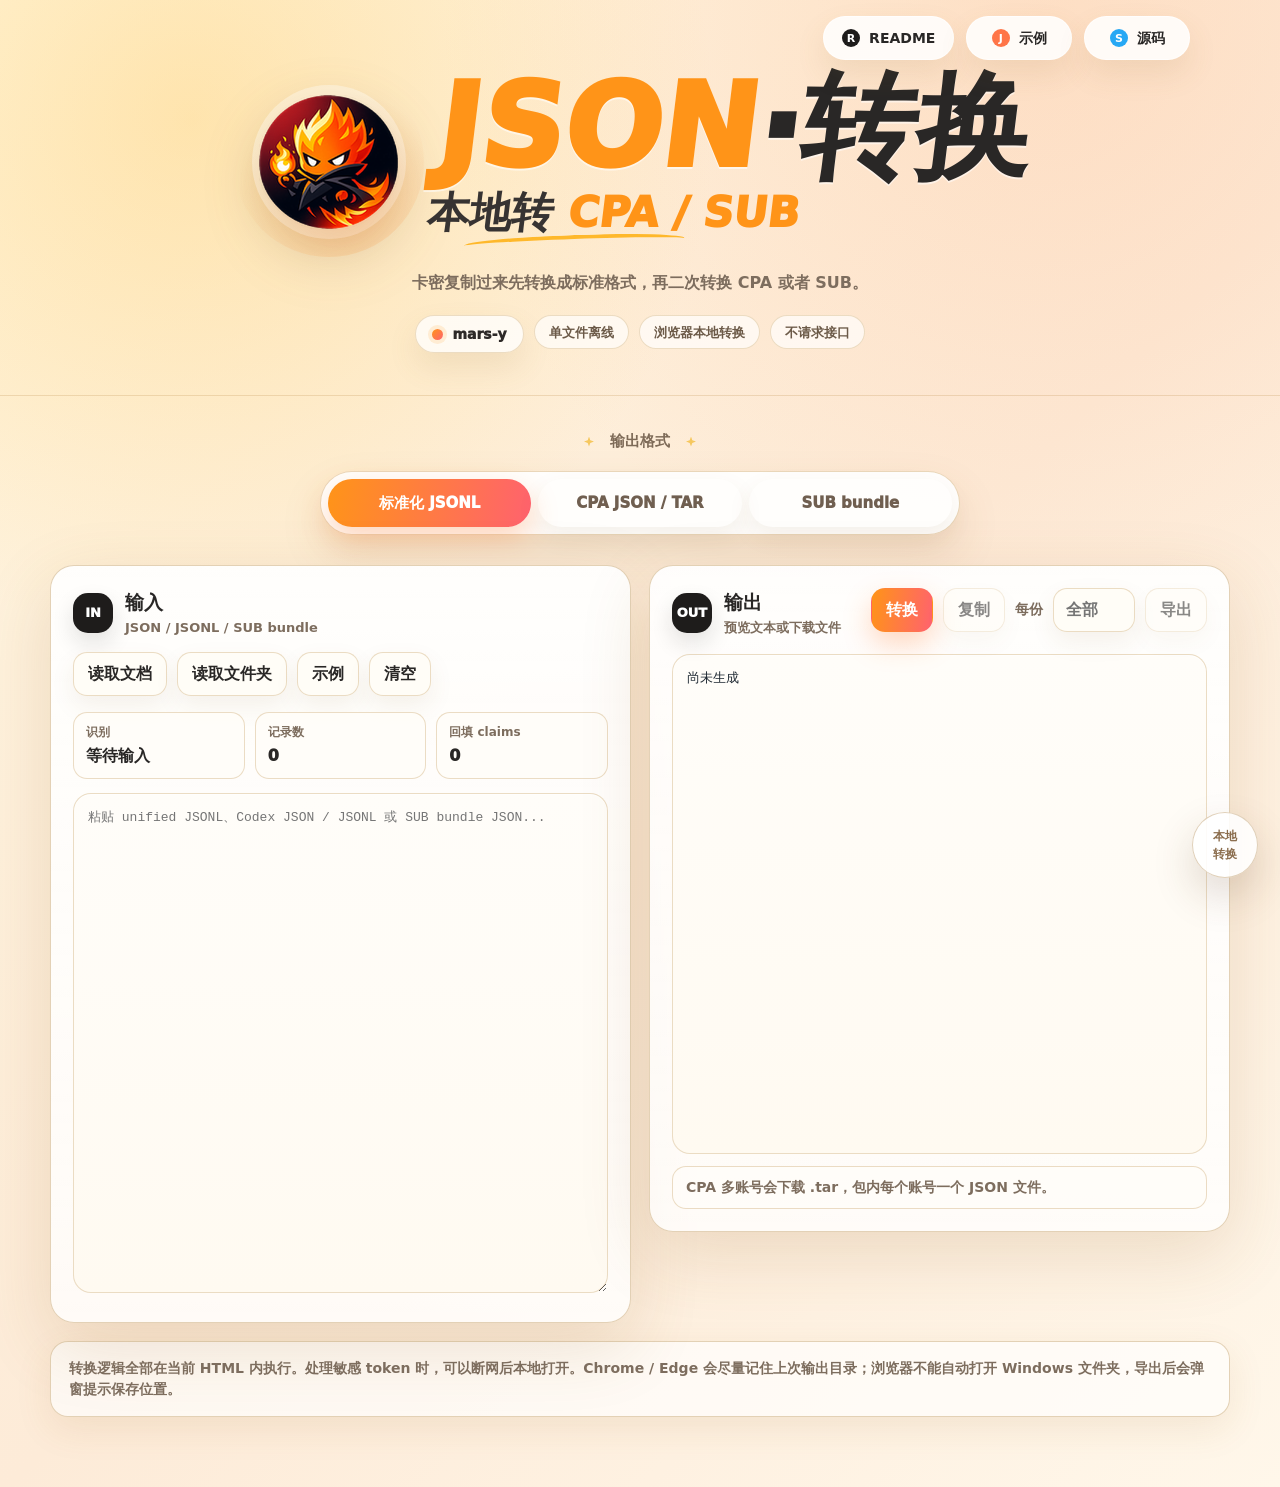
==== commit b874ea04: "Update source link and remove producer badge" ====
--- a/index.html
+++ b/index.html
@@ -647,7 +647,7 @@
     <nav class="top-links" aria-label="快捷入口">
       <a class="shortcut" href="./README.md"><span class="shortcut-mark">R</span>README</a>
       <a class="shortcut" href="./examples/card.example.jsonl"><span class="shortcut-mark">J</span>示例</a>
-      <a class="shortcut" href="https://github.com/canmo101/json_to_cpaorsub"><span class="shortcut-mark">S</span>源码</a>
+      <a class="shortcut" href="https://github.com/liaosong0187765-maker/json-to-cpaorsub-offline"><span class="shortcut-mark">S</span>源码</a>
     </nav>
 
     <header class="hero">
@@ -668,7 +668,6 @@
           <span class="hero-badge">单文件离线</span>
           <span class="hero-badge">浏览器本地转换</span>
           <span class="hero-badge">不请求接口</span>
-          <span class="hero-badge">鲨鱼辣椒出品</span>
         </div>
       </div>
     </header>
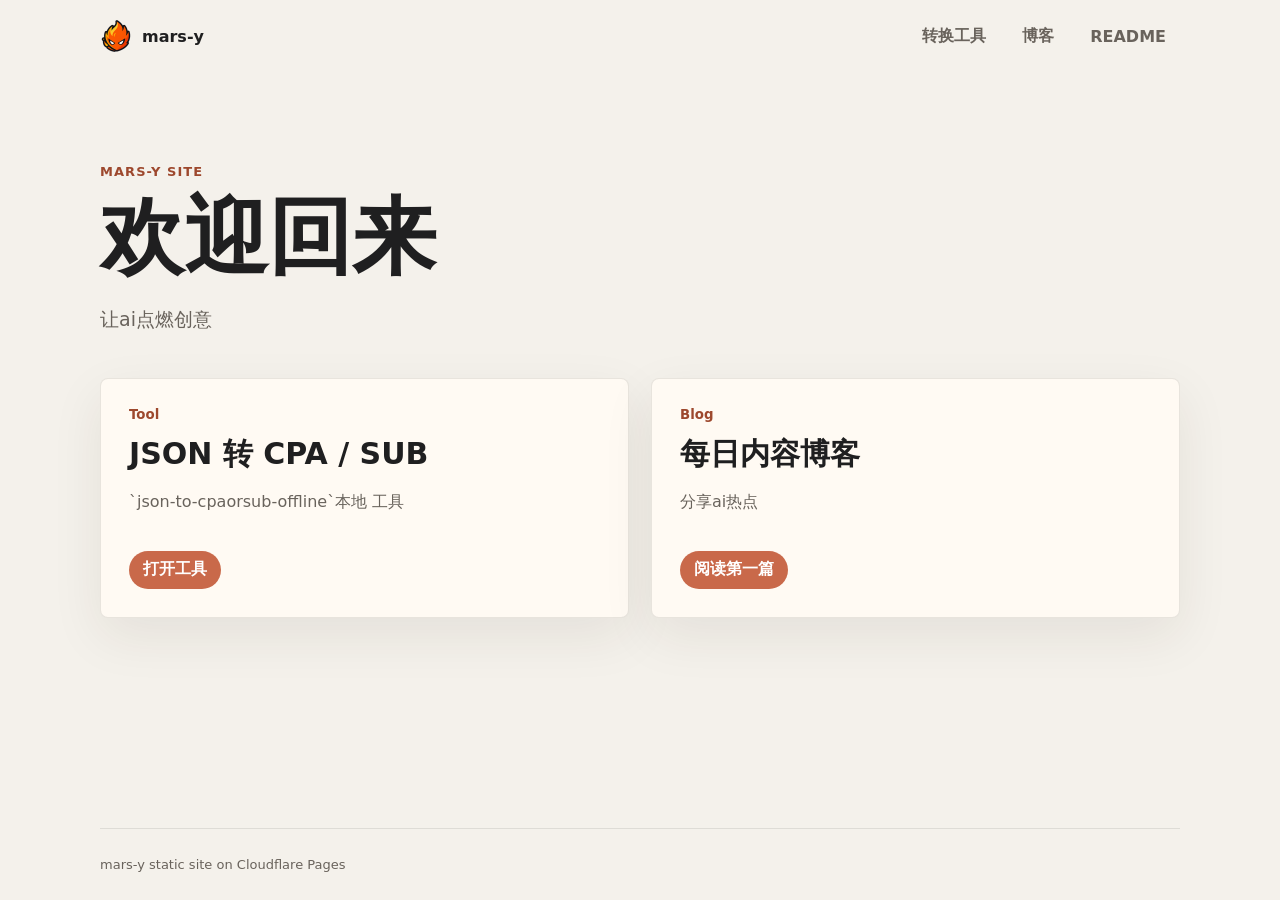
==== commit a3b6967d: "organize mars-y site and add blog" ====
--- a/index.html
+++ b/index.html
@@ -3,1693 +3,87 @@
 <head>
   <meta charset="utf-8">
   <meta name="viewport" content="width=device-width, initial-scale=1">
-  <meta http-equiv="Content-Security-Policy" content="default-src 'self' 'unsafe-inline' data: blob:; connect-src 'none'; base-uri 'none'; form-action 'none'">
-  <title>ChatGPT JSON 本地转 CPA / SUB</title>
+  <title>mars-y - 工具与博客</title>
+  <meta name="description" content="mars-y 静态站点入口，包含本地转换工具和每日博客。">
   <link rel="icon" type="image/x-icon" href="assets/favicon.ico">
   <style>
     :root {
-      color-scheme: light;
-      --bg: #fff6df;
-      --bg-warm: #fdebd8;
-      --paper: rgba(255, 255, 255, 0.84);
-      --paper-solid: #fffdf8;
-      --text: #292726;
-      --muted: #7d6d5e;
-      --line: #ead9bd;
-      --line-strong: #ffb31a;
-      --accent: #ff9418;
-      --accent-strong: #ff626e;
-      --blue: #3388ff;
-      --danger: #b42318;
-      --code: #1f2933;
-      --soft: rgba(255, 253, 248, 0.9);
-      --shadow: 0 22px 70px rgba(144, 96, 28, 0.16);
-      --shadow-pill: 0 14px 30px rgba(150, 112, 58, 0.12);
-      --radius-sm: 14px;
-      --radius-md: 18px;
-      --radius-lg: 24px;
-      --radius-pill: 999px;
+      --bg: #f4f1eb;
+      --surface: #fffaf3;
+      --text: #1f1f20;
+      --muted: #69635c;
+      --line: rgba(31, 31, 32, 0.1);
+      --accent: #c9694a;
+      --accent-dark: #9d482d;
+      font-family: Inter, ui-sans-serif, system-ui, -apple-system, BlinkMacSystemFont, "Segoe UI", sans-serif;
     }
 
     * { box-sizing: border-box; }
-
-    html { min-height: 100%; }
-
-    body {
-      margin: 0;
-      min-height: 100vh;
-      background:
-        radial-gradient(circle at 15% 8%, rgba(255, 200, 88, 0.36), transparent 30%),
-        radial-gradient(circle at 82% 2%, rgba(255, 149, 93, 0.18), transparent 34%),
-        linear-gradient(135deg, var(--bg), var(--bg-warm) 54%, #fff7ea);
-      color: var(--text);
-      font-family: "Trebuchet MS", "Microsoft YaHei", "PingFang SC", system-ui, sans-serif;
-      line-height: 1.5;
-      overflow-x: hidden;
-    }
-
-    a {
-      color: inherit;
-      text-decoration: none;
-    }
-
-    button,
-    input,
-    select,
-    textarea {
-      font: inherit;
-    }
-
-    main {
-      width: 100%;
-    }
-
-    .page-shell {
-      min-height: 100vh;
-      position: relative;
-    }
-
-    .top-links {
-      position: absolute;
-      top: 16px;
-      right: clamp(18px, 7vw, 180px);
-      z-index: 4;
-      display: flex;
-      gap: 12px;
-      align-items: center;
-    }
-
-    .shortcut {
-      display: inline-flex;
-      min-width: 106px;
-      height: 44px;
-      align-items: center;
-      justify-content: center;
-      gap: 9px;
-      padding: 0 18px;
-      border: 1px solid rgba(255, 255, 255, 0.74);
-      border-radius: var(--radius-pill);
-      background: rgba(255, 255, 255, 0.86);
-      box-shadow: var(--shadow-pill);
-      font-size: 14px;
-      font-weight: 800;
-      white-space: nowrap;
-      transition: transform 160ms ease, box-shadow 160ms ease;
-    }
-
-    .shortcut:hover {
-      transform: translateY(-2px);
-      box-shadow: 0 18px 38px rgba(150, 112, 58, 0.18);
-    }
-
-    .shortcut-mark {
-      width: 18px;
-      height: 18px;
-      display: grid;
-      place-items: center;
-      border-radius: 50%;
-      background: #1e1c1b;
-      color: white;
-      font-size: 11px;
-      line-height: 1;
-      font-weight: 900;
-    }
-
-    .shortcut:nth-child(2) .shortcut-mark { background: #ff7548; }
-    .shortcut:nth-child(3) .shortcut-mark { background: #27a8f4; }
-
-    .hero {
-      min-height: 360px;
-      display: grid;
-      place-items: center;
-      padding: 74px 24px 42px;
-      border-bottom: 1px solid rgba(192, 151, 92, 0.28);
-      text-align: center;
-      position: relative;
-    }
-
-    .hero-inner {
-      display: grid;
-      justify-items: center;
-      gap: 18px;
-      width: min(780px, 100%);
-    }
-
-    .brand-lockup {
-      display: flex;
-      align-items: center;
-      justify-content: center;
-      gap: 28px;
-    }
-
-    .brand-icon {
-      width: 154px;
-      height: 154px;
-      position: relative;
-      display: grid;
-      place-items: center;
-      border-radius: 50%;
-      background: rgba(255, 255, 255, 0.34);
-      filter: drop-shadow(0 18px 26px rgba(106, 68, 22, 0.22));
-    }
-
-    .brand-icon::before {
-      content: "";
-      position: absolute;
-      inset: -18px;
-      border-radius: 50%;
-      background: radial-gradient(circle at 58% 70%, rgba(255, 106, 0, 0.24), transparent 62%);
-      z-index: -1;
-    }
-
-    .brand-icon img {
-      width: 100%;
-      height: 100%;
-      display: block;
-      border-radius: 50%;
-      object-fit: cover;
-    }
-
-    .brand-word {
-      text-align: left;
-      letter-spacing: 0;
-      line-height: 0.92;
-      transform: skew(-7deg);
-    }
-
-    .brand-word h1 {
-      margin: 0;
-      font-size: clamp(62px, 9vw, 116px);
-      font-weight: 1000;
-      letter-spacing: 0;
-      color: var(--text);
-      text-shadow: 0 2px 0 rgba(255, 255, 255, 0.55);
-    }
-
-    .brand-word h1 span {
-      color: var(--accent);
-    }
-
-    .brand-word strong {
-      display: block;
-      margin-top: 10px;
-      font-size: clamp(26px, 4.2vw, 42px);
-      line-height: 1.08;
-      font-weight: 1000;
-      color: #373332;
-    }
-
-    .brand-word strong span {
-      color: var(--accent);
-    }
-
-    .underline-swoosh {
-      width: 220px;
-      height: 14px;
-      border-top: 4px solid var(--line-strong);
-      border-radius: 50%;
-      transform: translateX(40px) rotate(-2deg);
-      opacity: 0.9;
-    }
-
-    .tagline {
-      margin: 4px 0 0;
-      color: var(--muted);
-      font-size: 16px;
-      font-weight: 800;
-    }
-
-    .hero-badges {
-      display: flex;
-      flex-wrap: wrap;
-      justify-content: center;
-      gap: 10px;
-      margin-top: 2px;
-    }
-
-    .hero-badge {
-      height: 34px;
-      display: inline-flex;
-      align-items: center;
-      justify-content: center;
-      padding: 0 14px;
-      border: 1px solid rgba(234, 217, 189, 0.9);
-      border-radius: var(--radius-pill);
-      background: rgba(255, 255, 255, 0.68);
-      color: #6c5a48;
-      font-size: 13px;
-      font-weight: 850;
-    }
-
-    .brand-name {
-      height: 38px;
-      display: inline-flex;
-      align-items: center;
-      justify-content: center;
-      gap: 9px;
-      padding: 0 16px;
-      border-radius: var(--radius-pill);
-      border: 1px solid rgba(234, 217, 189, 0.9);
-      background: rgba(255, 255, 255, 0.76);
-      color: #2d2927;
-      font-size: 14px;
-      font-weight: 1000;
-      box-shadow: var(--shadow-pill);
-    }
-
-    .brand-name::before {
-      content: "";
-      width: 11px;
-      height: 11px;
-      border-radius: 50%;
-      background: linear-gradient(135deg, var(--accent), var(--accent-strong));
-      box-shadow: 0 0 0 4px rgba(255, 148, 24, 0.14);
-    }
-
-    .tool-area {
-      padding: 34px 24px 70px;
-    }
-
-    p {
-      margin: 0;
-      color: var(--muted);
-    }
-
-    .section-kicker {
-      display: flex;
-      align-items: center;
-      justify-content: center;
-      gap: 16px;
-      margin: 0 0 18px;
-      color: #7e6b58;
-      font-size: 15px;
-      font-weight: 900;
-    }
-
-    .section-kicker::before,
-    .section-kicker::after {
-      content: "";
-      width: 10px;
-      height: 10px;
-      background: #f6c85f;
-      clip-path: polygon(50% 0, 63% 37%, 100% 50%, 63% 63%, 50% 100%, 37% 63%, 0 50%, 37% 37%);
-    }
-
-    .mode-tabs {
-      width: min(640px, calc(100vw - 34px));
-      min-height: 64px;
-      margin: 0 auto 30px;
-      padding: 7px;
-      border: 1px solid rgba(231, 209, 174, 0.85);
-      border-radius: var(--radius-pill);
-      background: rgba(255, 255, 255, 0.92);
-      box-shadow: 0 20px 44px rgba(128, 86, 31, 0.13);
-      display: grid;
-      grid-template-columns: repeat(3, minmax(0, 1fr));
-      gap: 7px;
-    }
-
-    .mode-tab {
-      min-height: 48px;
-      border: 0;
-      border-radius: var(--radius-pill);
-      background: transparent;
-      color: #705f50;
-      font-size: 15px;
-      font-weight: 1000;
-      cursor: pointer;
-      transition: color 160ms ease, background 160ms ease, box-shadow 160ms ease;
-    }
-
-    .mode-tab.is-active {
-      color: white;
-      background: linear-gradient(100deg, var(--accent), var(--accent-strong));
-      box-shadow: 0 12px 28px rgba(255, 119, 40, 0.28);
-    }
-
-    .mode-select {
-      position: absolute;
-      width: 1px;
-      height: 1px;
-      opacity: 0;
-      pointer-events: none;
-    }
-
-    .workspace-grid {
-      width: min(1180px, 100%);
-      margin: 0 auto;
-      display: grid;
-      grid-template-columns: 1fr 1fr;
-      gap: 18px;
-      align-items: start;
-    }
-
-    .panel {
-      background: linear-gradient(180deg, rgba(255, 255, 255, 0.92), rgba(255, 255, 255, 0.78));
-      border: 1px solid rgba(224, 204, 174, 0.9);
-      border-radius: var(--radius-lg);
-      padding: 22px;
-      box-shadow: var(--shadow);
-      overflow: hidden;
-    }
-
-    .bar {
-      display: flex;
-      gap: 14px;
-      flex-wrap: wrap;
-      align-items: flex-start;
-      justify-content: space-between;
-      margin-bottom: 16px;
-    }
-
-    .panel-title {
-      display: flex;
-      align-items: center;
-      gap: 12px;
-      min-width: 180px;
-    }
-
-    .panel-icon {
-      width: 40px;
-      height: 40px;
-      display: grid;
-      place-items: center;
-      border-radius: 15px;
-      background: #1e1c1b;
-      color: white;
-      box-shadow: 0 10px 22px rgba(28, 28, 28, 0.12);
-      font-size: 13px;
-      font-weight: 1000;
-    }
-
-    .panel-title strong {
-      display: block;
-      font-size: 19px;
-      font-weight: 1000;
-      letter-spacing: 0;
-    }
-
-    .panel-title small {
-      display: block;
-      margin-top: 2px;
-      color: var(--muted);
-      font-size: 13px;
-      font-weight: 750;
-    }
-
-    .controls {
-      display: flex;
-      gap: 10px;
-      flex-wrap: wrap;
-      align-items: center;
-      justify-content: flex-end;
-    }
-
-    label {
-      color: var(--muted);
-      font-size: 14px;
-    }
-
-    .split-control {
-      min-height: 42px;
-      display: inline-flex;
-      align-items: center;
-      font-weight: 850;
-    }
-
-    .split-input {
-      width: 82px;
-      min-height: 42px;
-      border: 1px solid rgba(234, 218, 191, 0.92);
-      border-radius: var(--radius-sm);
-      background: rgba(255, 253, 247, 0.9);
-      color: var(--text);
-      padding: 9px 12px;
-      box-shadow: 0 10px 24px rgba(131, 89, 36, 0.08);
-      font-weight: 850;
-    }
-
-    button {
-      min-height: 42px;
-      border-radius: var(--radius-sm);
-      border: 1px solid rgba(234, 218, 191, 0.92);
-      background: rgba(255, 253, 247, 0.9);
-      color: var(--text);
-      padding: 9px 14px;
-      box-shadow: 0 10px 24px rgba(131, 89, 36, 0.08);
-    }
-
-    button {
-      cursor: pointer;
-      font-weight: 850;
-    }
-
-    button.primary {
-      border-color: transparent;
-      background: linear-gradient(100deg, var(--accent), var(--accent-strong));
-      color: #fff;
-      box-shadow: 0 12px 28px rgba(255, 119, 40, 0.28);
-    }
-
-    button:hover:not(:disabled) { transform: translateY(-1px); }
-    button:disabled { cursor: not-allowed; opacity: 0.55; }
-
-    textarea,
-    pre {
-      width: 100%;
-      min-height: 500px;
-      margin: 0;
-      border: 1px solid rgba(234, 218, 191, 0.92);
-      border-radius: var(--radius-md);
-      background: linear-gradient(180deg, #fffdf9 0%, #fffaf1 100%);
-      color: var(--code);
-      font: 13px/1.55 ui-monospace, SFMono-Regular, Consolas, "Liberation Mono", monospace;
-      padding: 14px;
-      white-space: pre-wrap;
-      word-break: break-word;
-      overflow: auto;
-      box-shadow: inset 0 1px 0 rgba(255, 255, 255, 0.78);
-    }
-
-    textarea {
-      resize: vertical;
-      tab-size: 2;
-    }
-
-    .status {
-      display: grid;
-      grid-template-columns: repeat(3, minmax(0, 1fr));
-      gap: 10px;
-      margin-bottom: 14px;
-    }
-
-    .pill {
-      border: 1px solid rgba(234, 218, 191, 0.92);
-      border-radius: var(--radius-sm);
-      padding: 10px 12px;
-      background: rgba(255, 253, 249, 0.86);
-      min-width: 0;
-    }
-
-    .pill strong {
-      display: block;
-      font-size: 12px;
-      color: var(--muted);
-      font-weight: 850;
-    }
-
-    .pill span {
-      display: block;
-      margin-top: 3px;
-      overflow: hidden;
-      text-overflow: ellipsis;
-      white-space: nowrap;
-      font-weight: 1000;
-    }
-
-    .message {
-      min-height: 38px;
-      margin-top: 12px;
-      padding: 10px 13px;
-      border: 1px solid rgba(234, 218, 191, 0.92);
-      border-radius: var(--radius-sm);
-      background: rgba(255, 253, 249, 0.78);
-      color: var(--muted);
-      font-size: 14px;
-      font-weight: 750;
-    }
-
-    .message.error {
-      border-color: #fecdd3;
-      background: #fff1f2;
-      color: var(--danger);
-    }
-
-    .hint {
-      width: min(1180px, 100%);
-      margin: 18px auto 0;
-      padding: 16px 18px;
-      border: 1px solid rgba(224, 204, 174, 0.9);
-      border-radius: var(--radius-md);
-      background: rgba(255, 255, 255, 0.66);
-      color: var(--muted);
-      font-size: 14px;
-      font-weight: 750;
-      box-shadow: 0 12px 36px rgba(144, 96, 28, 0.1);
-    }
-
-    .float-note {
-      position: fixed;
-      right: 22px;
-      bottom: 22px;
-      width: 66px;
-      height: 66px;
-      display: grid;
-      place-items: center;
-      border-radius: 50%;
-      border: 1px solid rgba(223, 207, 183, 0.96);
-      background: rgba(255, 255, 255, 0.88);
-      box-shadow: 0 18px 42px rgba(89, 58, 28, 0.18);
-      color: #8b6d4d;
-      font-size: 12px;
-      font-weight: 1000;
-      text-align: center;
-    }
-
-    @media (max-width: 860px) {
-      .top-links {
-        position: relative;
-        top: auto;
-        right: auto;
-        overflow-x: auto;
-        justify-content: flex-start;
-        padding: 20px 16px 0;
-        scrollbar-width: none;
-      }
-
-      .shortcut { min-width: 116px; }
-
-      .hero {
-        min-height: auto;
-        padding: 22px 16px 34px;
-      }
-
-      .brand-lockup {
-        flex-direction: column;
-        gap: 6px;
-      }
-
-      .brand-icon {
-        width: 118px;
-        height: 118px;
-      }
-
-      .brand-word {
-        text-align: center;
-        transform: none;
-        max-width: 100%;
-      }
-
-      .brand-word h1 {
-        font-size: clamp(48px, 15vw, 68px);
-      }
-
-      .brand-word strong {
-        max-width: calc(100vw - 40px);
-        font-size: clamp(21px, 6.8vw, 28px);
-        line-height: 1.12;
-      }
-
-      .underline-swoosh {
-        width: 150px;
-        transform: translateX(30px) rotate(-2deg);
-      }
-
-      .tagline { font-size: 15px; }
-
-      .tool-area {
-        padding: 30px 16px 64px;
-      }
-
-      .mode-tabs {
-        width: calc(100vw - 32px);
-        grid-template-columns: 1fr;
-        border-radius: 22px;
-      }
-
-      .mode-tab {
-        border-radius: 17px;
-      }
-
-      .workspace-grid { grid-template-columns: 1fr; }
-      .status { grid-template-columns: 1fr; }
-      textarea, pre { min-height: 380px; }
-
-      .panel {
-        padding: 17px 14px;
-        border-radius: 22px;
-      }
-
-      .bar {
-        align-items: flex-start;
-      }
-
-      .controls {
-        justify-content: flex-start;
-      }
-
-      .float-note { display: none; }
+    body { margin: 0; background: var(--bg); color: var(--text); }
+    a { color: inherit; text-decoration: none; }
+    .shell { min-height: 100vh; display: grid; grid-template-rows: auto 1fr auto; }
+    .nav, .main, .footer { width: min(1080px, calc(100% - 40px)); margin-inline: auto; }
+    .nav { min-height: 72px; display: flex; align-items: center; gap: 18px; }
+    .brand { display: inline-flex; align-items: center; gap: 10px; font-weight: 850; }
+    .brand img { width: 32px; height: 32px; border-radius: 8px; }
+    .links { margin-left: auto; display: flex; gap: 8px; flex-wrap: wrap; }
+    .links a, .button { min-height: 38px; display: inline-flex; align-items: center; justify-content: center; padding: 0 14px; border-radius: 999px; font-weight: 750; }
+    .links a { color: var(--muted); }
+    .links a:hover { color: var(--accent-dark); background: rgba(201, 105, 74, 0.1); }
+    .main { padding: clamp(44px, 8vw, 92px) 0; }
+    .eyebrow { color: var(--accent-dark); font-size: 13px; font-weight: 850; text-transform: uppercase; letter-spacing: 0.08em; }
+    h1 { max-width: 860px; margin: 16px 0 0; font-size: clamp(44px, 8vw, 84px); line-height: 1.02; letter-spacing: 0; }
+    .copy { max-width: 720px; margin: 22px 0 0; color: var(--muted); font-size: 19px; line-height: 1.75; }
+    .grid { display: grid; grid-template-columns: repeat(2, minmax(0, 1fr)); gap: 22px; margin-top: 42px; }
+    .card { min-height: 240px; display: flex; flex-direction: column; padding: 28px; border: 1px solid var(--line); border-radius: 8px; background: var(--surface); box-shadow: 0 18px 52px rgba(45, 36, 28, 0.08); }
+    .card small { color: var(--accent-dark); font-weight: 850; }
+    .card h2 { margin: 14px 0 0; font-size: 30px; line-height: 1.2; }
+    .card p { color: var(--muted); line-height: 1.7; }
+    .button { margin-top: auto; width: fit-content; background: var(--accent); color: white; }
+    .footer { padding: 28px 0; border-top: 1px solid var(--line); color: var(--muted); font-size: 13px; }
+    @media (max-width: 760px) {
+      .nav { align-items: flex-start; flex-direction: column; padding: 16px 0; }
+      .links { margin-left: 0; }
+      .grid { grid-template-columns: 1fr; }
     }
   </style>
 </head>
 <body>
-  <div class="page-shell">
-    <nav class="top-links" aria-label="快捷入口">
-      <a class="shortcut" href="./README.md"><span class="shortcut-mark">R</span>README</a>
-      <a class="shortcut" href="./examples/card.example.jsonl"><span class="shortcut-mark">J</span>示例</a>
-      <a class="shortcut" href="https://github.com/liaosong0187765-maker/json-to-cpaorsub-offline"><span class="shortcut-mark">S</span>源码</a>
-    </nav>
-
-    <header class="hero">
-      <div class="hero-inner">
-        <div class="brand-lockup">
-          <div class="brand-icon">
-            <img src="assets/mars-y-icon.ico" alt="mars-y">
-          </div>
-          <div class="brand-word">
-            <h1><span>JSON</span>·转换</h1>
-            <strong>本地转 <span>CPA / SUB</span></strong>
-            <div class="underline-swoosh" aria-hidden="true"></div>
-          </div>
-        </div>
-        <p class="tagline">卡密复制过来先转换成标准格式，再二次转换 CPA 或者 SUB。</p>
-        <div class="hero-badges" aria-label="工具特性">
-          <span class="brand-name">mars-y</span>
-          <span class="hero-badge">单文件离线</span>
-          <span class="hero-badge">浏览器本地转换</span>
-          <span class="hero-badge">不请求接口</span>
-        </div>
-      </div>
+  <div class="shell">
+    <header class="nav">
+      <a class="brand" href="index.html" aria-label="mars-y">
+        <img src="assets/favicon.ico" alt="mars-y logo">
+        <span>mars-y</span>
+      </a>
+      <nav class="links" aria-label="主导航">
+        <a href="tools/json-to-cpaorsub-offline/">转换工具</a>
+        <a href="blog/">博客</a>
+        <a href="README.md">README</a>
+      </nav>
     </header>
 
-    <main class="tool-area">
-      <p class="section-kicker">输出格式</p>
-      <div class="mode-tabs" role="tablist" aria-label="输出格式">
-        <button class="mode-tab is-active" type="button" data-mode-value="normalize">标准化 JSONL</button>
-        <button class="mode-tab" type="button" data-mode-value="to-cpa">CPA JSON / TAR</button>
-        <button class="mode-tab" type="button" data-mode-value="to-sub">SUB bundle</button>
-      </div>
+    <main class="main">
+      <div class="eyebrow">Mars-y Site</div>
+      <h1>欢迎回来</h1>
+      <p class="copy">让ai点燃创意</p>
 
-      <select id="mode" class="mode-select" aria-label="输出模式">
-        <option value="normalize">标准化 JSONL</option>
-        <option value="to-cpa">转 CPA JSON</option>
-        <option value="to-sub">转 SUB bundle</option>
-      </select>
-
-      <section class="workspace-grid">
-        <section class="panel">
-          <div class="bar">
-            <div class="panel-title">
-              <span class="panel-icon">IN</span>
-              <span>
-                <strong>输入</strong>
-                <small>JSON / JSONL / SUB bundle</small>
-              </span>
-            </div>
-            <div class="controls">
-              <input id="file-input" type="file" accept=".txt,.json,.jsonl,application/json,text/plain" multiple hidden>
-              <input id="folder-input" type="file" accept=".txt,.json,.jsonl,application/json,text/plain" webkitdirectory multiple hidden>
-              <button id="load-file" type="button">读取文档</button>
-              <button id="load-folder" type="button">读取文件夹</button>
-              <button id="demo" type="button">示例</button>
-              <button id="clear" type="button">清空</button>
-            </div>
-          </div>
-
-          <div class="status" aria-live="polite">
-            <div class="pill"><strong>识别</strong><span id="shape">等待输入</span></div>
-            <div class="pill"><strong>记录数</strong><span id="count">0</span></div>
-            <div class="pill"><strong>回填 claims</strong><span id="backfilled">0</span></div>
-          </div>
-
-          <textarea id="src" spellcheck="false" placeholder="粘贴 unified JSONL、Codex JSON / JSONL 或 SUB bundle JSON..."></textarea>
-        </section>
-
-        <section class="panel">
-          <div class="bar">
-            <div class="panel-title">
-              <span class="panel-icon">OUT</span>
-              <span>
-                <strong>输出</strong>
-                <small>预览文本或下载文件</small>
-              </span>
-            </div>
-            <div class="controls">
-              <button class="primary" id="convert" type="button">转换</button>
-              <button id="copy" type="button" disabled>复制</button>
-              <label class="split-control" for="split-size">每份</label>
-              <input id="split-size" class="split-input" type="number" min="1" step="1" inputmode="numeric" placeholder="全部">
-              <button id="export" type="button" disabled>导出</button>
-            </div>
-          </div>
-
-          <pre id="out">尚未生成</pre>
-          <div id="msg" class="message">CPA 多账号会下载 .tar，包内每个账号一个 JSON 文件。</div>
-        </section>
+      <section class="grid" aria-label="站点入口">
+        <a class="card" href="tools/json-to-cpaorsub-offline/">
+          <small>Tool</small>
+          <h2>JSON 转 CPA / SUB</h2>
+          <p>`json-to-cpaorsub-offline`本地 工具</p>
+          <span class="button">打开工具</span>
+        </a>
+        <a class="card" href="blog/posts/2026-06-03-ai-three-years-nine-lessons/">
+          <small>Blog</small>
+          <h2>每日内容博客</h2>
+          <p>分享ai热点</p>
+          <span class="button">阅读第一篇</span>
+        </a>
       </section>
-
-      <div class="hint">
-        转换逻辑全部在当前 HTML 内执行。处理敏感 token 时，可以断网后本地打开。Chrome / Edge 会尽量记住上次输出目录；浏览器不能自动打开 Windows 文件夹，导出后会弹窗提示保存位置。
-      </div>
     </main>
 
-    <aside class="float-note" aria-label="本地工具">本地<br>转换</aside>
+    <footer class="footer">mars-y static site on Cloudflare Pages</footer>
   </div>
-
-  <script>
-    const DEFAULT_CLIENT_ID = "app_EMoamEEZ73f0CkXaXp7hrann";
-    const DEFAULT_PRIVACY_MODE = "training_off";
-    const DEFAULT_PLAN_TYPE = "free";
-    const HANDLE_DB_NAME = "mars_y_json_converter";
-    const HANDLE_STORE_NAME = "handles";
-    const OUTPUT_DIR_HANDLE_KEY = "last_output_directory";
-    const encoder = new TextEncoder();
-    const decoder = new TextDecoder();
-
-    const el = {
-      src: document.getElementById("src"),
-      out: document.getElementById("out"),
-      mode: document.getElementById("mode"),
-      convert: document.getElementById("convert"),
-      copy: document.getElementById("copy"),
-      export: document.getElementById("export"),
-      splitSize: document.getElementById("split-size"),
-      clear: document.getElementById("clear"),
-      demo: document.getElementById("demo"),
-      loadFile: document.getElementById("load-file"),
-      loadFolder: document.getElementById("load-folder"),
-      fileInput: document.getElementById("file-input"),
-      folderInput: document.getElementById("folder-input"),
-      shape: document.getElementById("shape"),
-      count: document.getElementById("count"),
-      backfilled: document.getElementById("backfilled"),
-      msg: document.getElementById("msg"),
-      modeTabs: Array.from(document.querySelectorAll(".mode-tab")),
-    };
-
-    let currentOutput = null;
-    let currentBatchFiles = [];
-
-    const supportedInputFilePattern = /\.(txt|json|jsonl)$/i;
-
-    function firstText(...values) {
-      for (const value of values) {
-        const text = String(value ?? "").trim();
-        if (text) return text;
-      }
-      return "";
-    }
-
-    function readObject(value) {
-      return value && typeof value === "object" && !Array.isArray(value) ? value : {};
-    }
-
-    function coerceTimestamp(value) {
-      if (typeof value === "number" && Number.isFinite(value)) return Math.max(0, Math.trunc(value));
-      const text = String(value ?? "").trim();
-      if (!text) return 0;
-      if (/^-?\d+$/.test(text)) return Math.max(0, Number.parseInt(text, 10));
-      const parsed = Date.parse(text);
-      return Number.isNaN(parsed) ? 0 : Math.max(0, Math.trunc(parsed / 1000));
-    }
-
-    function looksLikeEmail(value) {
-      const text = String(value ?? "").trim();
-      if (!text || /\s/.test(text)) return false;
-      const parts = text.split("@");
-      return parts.length === 2 && Boolean(parts[0]) && Boolean(parts[1]);
-    }
-
-    function bytesToBase64Url(bytes) {
-      let binary = "";
-      for (const byte of bytes) binary += String.fromCharCode(byte);
-      return btoa(binary).replace(/\+/g, "-").replace(/\//g, "_").replace(/=+$/g, "");
-    }
-
-    function base64UrlToBytes(value) {
-      let normalized = String(value ?? "").replace(/-/g, "+").replace(/_/g, "/");
-      const remainder = normalized.length % 4;
-      if (remainder) normalized += "=".repeat(4 - remainder);
-      const binary = atob(normalized);
-      return Uint8Array.from(binary, (char) => char.charCodeAt(0));
-    }
-
-    function jsonToBase64Url(value) {
-      return bytesToBase64Url(encoder.encode(JSON.stringify(value)));
-    }
-
-    function decodeJwtPayload(token) {
-      try {
-        const parts = String(token ?? "").split(".");
-        if (parts.length < 2) return {};
-        const parsed = JSON.parse(decoder.decode(base64UrlToBytes(parts[1])));
-        return parsed && typeof parsed === "object" && !Array.isArray(parsed) ? parsed : {};
-      } catch {
-        return {};
-      }
-    }
-
-    function extractAuth(payload) {
-      return readObject(payload?.["https://api.openai.com/auth"]);
-    }
-
-    function extractProfile(payload) {
-      return readObject(payload?.["https://api.openai.com/profile"]);
-    }
-
-    function extractAccountIdFromAuth(auth) {
-      const accountId = firstText(auth?.chatgpt_account_id, auth?.account_id);
-      if (accountId) return accountId;
-      const accountUserId = firstText(auth?.chatgpt_account_user_id);
-      if (accountUserId.includes("__")) return firstText(accountUserId.split("__").pop());
-      return "";
-    }
-
-    function extractOrganizationId(idAuth, accessAuth) {
-      const direct = firstText(idAuth?.organization_id, accessAuth?.organization_id);
-      if (direct) return direct;
-      const organizations = Array.isArray(idAuth?.organizations) ? idAuth.organizations : [];
-      const preferred = organizations.find((org) => org?.is_default) || organizations[0];
-      return firstText(preferred?.id);
-    }
-
-    function buildCompatibilityIdToken(args) {
-      const now = Math.trunc(Date.now() / 1000);
-      const accountId = firstText(args.accountId);
-      const userId = firstText(args.userId);
-      const projectId = firstText(args.projectId);
-      const payload = {
-        aud: [firstText(args.clientId, DEFAULT_CLIENT_ID)],
-        email: firstText(args.email),
-        exp: now + 3600,
-        iat: now,
-        iss: "https://auth.openai.com",
-        "https://api.openai.com/auth": {
-          account_id: accountId,
-          chatgpt_account_id: accountId,
-          chatgpt_user_id: userId,
-          user_id: userId,
-          organization_id: firstText(args.organizationId),
-          project_id: projectId,
-          chatgpt_plan_type: firstText(args.planType, DEFAULT_PLAN_TYPE),
-        },
-        sub: userId || accountId || "local-compat",
-      };
-      return `${jsonToBase64Url({ alg: "RS256", typ: "JWT", kid: "compat" })}.${jsonToBase64Url(payload)}.${bytesToBase64Url(encoder.encode("local_compat_signature"))}`;
-    }
-
-    function ensureIdTokenClaims(args) {
-      const token = firstText(args.idToken);
-      const accountId = firstText(args.accountId);
-      if (!accountId) return token;
-
-      const payload = decodeJwtPayload(token);
-      if (!Object.keys(payload).length) return buildCompatibilityIdToken(args);
-
-      const auth = { ...extractAuth(payload) };
-      const existingChatgptAccountId = firstText(auth.chatgpt_account_id);
-      const existingAccountId = firstText(auth.account_id);
-      if (existingChatgptAccountId && existingAccountId) return token;
-
-      const resolvedAccountId = firstText(existingChatgptAccountId, existingAccountId, accountId);
-      auth.chatgpt_account_id = firstText(existingChatgptAccountId, resolvedAccountId);
-      auth.account_id = firstText(existingAccountId, resolvedAccountId);
-
-      if (args.userId) {
-        auth.chatgpt_user_id = firstText(auth.chatgpt_user_id, auth.user_id, args.userId);
-        auth.user_id = firstText(auth.user_id, auth.chatgpt_user_id, args.userId);
-      }
-      if (args.organizationId && !firstText(auth.organization_id)) auth.organization_id = args.organizationId;
-      if (args.projectId && !firstText(auth.project_id)) auth.project_id = args.projectId;
-      if (args.planType && !firstText(auth.chatgpt_plan_type)) auth.chatgpt_plan_type = args.planType;
-
-      const parts = token.split(".");
-      const header = parts[0] || jsonToBase64Url({ alg: "RS256", typ: "JWT", kid: "compat" });
-      const signature = parts[2] || bytesToBase64Url(encoder.encode("local_compat_signature"));
-      return `${header}.${jsonToBase64Url({ ...payload, "https://api.openai.com/auth": auth })}.${signature}`;
-    }
-
-    function finalizeRecord(record) {
-      const item = { ...record };
-      item.chatgpt_account_id = firstText(item.chatgpt_account_id, item.account_id);
-      item.project_id = firstText(item.project_id, item.workspace_id);
-      item.workspace_id = firstText(item.workspace_id, item.project_id);
-      item.client_id = firstText(item.client_id, DEFAULT_CLIENT_ID);
-      item.plan_type = firstText(item.plan_type, DEFAULT_PLAN_TYPE);
-      item.privacy_mode = firstText(item.privacy_mode, DEFAULT_PRIVACY_MODE);
-      item.openai_oauth_responses_websockets_v2_enabled = Boolean(item.openai_oauth_responses_websockets_v2_enabled);
-      item.openai_oauth_responses_websockets_v2_mode = firstText(item.openai_oauth_responses_websockets_v2_mode, "off");
-      item.disabled = Boolean(item.disabled);
-      item.id_token = ensureIdTokenClaims({
-        idToken: item.id_token,
-        accessToken: item.access_token,
-        accountId: item.chatgpt_account_id,
-        userId: item.chatgpt_user_id,
-        organizationId: item.organization_id,
-        projectId: firstText(item.project_id, item.workspace_id),
-        email: firstText(item.email, item.account_claims_email),
-        planType: item.plan_type,
-        clientId: item.client_id,
-      });
-      return item;
-    }
-
-    function normalizeRecord(input) {
-      const item = readObject(input);
-      if (!Object.keys(item).length || Array.isArray(item.accounts)) return null;
-
-      const tokens = readObject(item.tokens);
-      const credentials = readObject(item.credentials);
-      const extra = readObject(item.extra);
-
-      const idToken = firstText(item.id_token, credentials.id_token, tokens.id_token);
-      const accessToken = firstText(item.access_token, credentials.access_token, tokens.access_token);
-      const idPayload = decodeJwtPayload(idToken);
-      const accessPayload = decodeJwtPayload(accessToken);
-      const idAuth = extractAuth(idPayload);
-      const accessAuth = extractAuth(accessPayload);
-      const accessProfile = extractProfile(accessPayload);
-
-      const email = firstText(
-        item.email,
-        extra.email,
-        credentials.email,
-        item.name,
-        idPayload.email,
-        accessProfile.email
-      );
-      const loginIdentity = firstText(item.login_identity);
-
-      const record = {
-        version: Number.parseInt(item.version || 1, 10) || 1,
-        platform: firstText(item.platform, "chatgpt"),
-        email,
-        password: firstText(item.password),
-        login_identity: loginIdentity,
-        phone: firstText(item.phone),
-        access_token: accessToken,
-        refresh_token: firstText(item.refresh_token, credentials.refresh_token, tokens.refresh_token),
-        id_token: idToken,
-        session_token: firstText(item.session_token, credentials.session_token),
-        client_id: firstText(item.client_id, credentials.client_id, DEFAULT_CLIENT_ID),
-        chatgpt_account_id: firstText(
-          item.chatgpt_account_id,
-          item.account_id,
-          credentials.chatgpt_account_id,
-          credentials.account_id,
-          extractAccountIdFromAuth(idAuth),
-          extractAccountIdFromAuth(accessAuth)
-        ),
-        chatgpt_user_id: firstText(
-          item.chatgpt_user_id,
-          credentials.chatgpt_user_id,
-          idAuth.chatgpt_user_id,
-          idAuth.user_id,
-          accessAuth.chatgpt_user_id,
-          accessAuth.user_id
-        ),
-        organization_id: firstText(item.organization_id, credentials.organization_id, extractOrganizationId(idAuth, accessAuth)),
-        project_id: firstText(item.project_id, credentials.project_id, item.workspace_id, credentials.workspace_id, idAuth.project_id, accessAuth.project_id),
-        workspace_id: firstText(item.workspace_id, credentials.workspace_id, item.project_id, credentials.project_id, idAuth.project_id, accessAuth.project_id),
-        created_at: coerceTimestamp(item.created_at),
-        last_used: coerceTimestamp(item.last_used),
-        status: firstText(item.status),
-        source: firstText(item.source, item.notes, tokens.access_token ? "codex_input" : credentials.access_token ? "sub_bundle_input" : ""),
-        disabled: Boolean(item.disabled),
-        account_claims_email: firstText(item.account_claims_email, extra.email, idPayload.email, accessProfile.email, email),
-        plan_type: firstText(item.plan_type, credentials.plan_type, idAuth.chatgpt_plan_type, accessAuth.chatgpt_plan_type, DEFAULT_PLAN_TYPE),
-        privacy_mode: firstText(item.privacy_mode, extra.privacy_mode, DEFAULT_PRIVACY_MODE),
-        openai_oauth_responses_websockets_v2_enabled: Boolean(
-          item.openai_oauth_responses_websockets_v2_enabled ||
-          extra.openai_oauth_responses_websockets_v2_enabled
-        ),
-        openai_oauth_responses_websockets_v2_mode: firstText(
-          item.openai_oauth_responses_websockets_v2_mode,
-          extra.openai_oauth_responses_websockets_v2_mode,
-          "off"
-        ),
-      };
-
-      if (record.login_identity && !record.phone && !looksLikeEmail(record.login_identity)) record.phone = record.login_identity;
-      if (!record.email) record.email = firstText(record.account_claims_email, record.chatgpt_account_id, "unknown-account");
-      return finalizeRecord(record);
-    }
-
-    function parseInputItems(text) {
-      const trimmed = String(text ?? "").trim();
-      if (!trimmed) return { items: [], shape: "空输入" };
-
-      let root = null;
-      try {
-        root = JSON.parse(trimmed);
-      } catch {
-        root = null;
-      }
-
-      const items = [];
-      let shape = "JSONL";
-
-      if (root && typeof root === "object" && !Array.isArray(root)) {
-        if (Array.isArray(root.accounts)) {
-          items.push(...root.accounts.filter((value) => value && typeof value === "object" && !Array.isArray(value)));
-          shape = "SUB bundle JSON";
-        } else {
-          items.push(root);
-          shape = root.tokens ? "Codex JSON" : root.credentials ? "SUB account JSON" : "Unified JSON";
-        }
-      } else if (Array.isArray(root)) {
-        items.push(...root.filter((value) => value && typeof value === "object" && !Array.isArray(value)));
-        shape = items[0]?.tokens ? "Codex JSON 数组" : items[0]?.credentials ? "SUB account JSON 数组" : "JSON 数组";
-      } else {
-        for (const [index, rawLine] of trimmed.split(/\r?\n/).entries()) {
-          const line = rawLine.trim();
-          if (!line || line.startsWith("#")) continue;
-          try {
-            const parsed = JSON.parse(line);
-            if (parsed && typeof parsed === "object" && !Array.isArray(parsed)) {
-              if (Array.isArray(parsed.accounts)) {
-                items.push(...parsed.accounts.filter((value) => value && typeof value === "object" && !Array.isArray(value)));
-                shape = "SUB bundle JSONL";
-              } else {
-                items.push(parsed);
-              }
-            }
-          } catch (error) {
-            throw new Error(`第 ${index + 1} 行不是有效 JSON：${error instanceof Error ? error.message : String(error)}`);
-          }
-        }
-        if (items[0]?.tokens) shape = "Codex JSONL";
-        else if (items[0]?.credentials) shape = "SUB account JSONL";
-        else shape = "Unified JSONL";
-      }
-
-      return { items, shape };
-    }
-
-    function normalizeRecordsFromText(text) {
-      const { items, shape } = parseInputItems(text);
-      const recordMap = new Map();
-      let backfilled = 0;
-
-      for (const item of items) {
-        const sourceIdToken = firstText(item?.id_token, item?.credentials?.id_token, item?.tokens?.id_token);
-        const beforeAuth = extractAuth(decodeJwtPayload(sourceIdToken));
-        const hadClaims = Boolean(firstText(beforeAuth.chatgpt_account_id) && firstText(beforeAuth.account_id));
-        const record = normalizeRecord(item);
-        if (!record) continue;
-
-        const afterAuth = extractAuth(decodeJwtPayload(record.id_token));
-        const hasClaims = Boolean(firstText(afterAuth.chatgpt_account_id) && firstText(afterAuth.account_id));
-        if (!hadClaims && hasClaims && firstText(record.chatgpt_account_id)) backfilled += 1;
-
-        const key = firstText(record.email, record.chatgpt_account_id, crypto.randomUUID()).trim().toLowerCase();
-        recordMap.set(key, record);
-      }
-
-      return { records: [...recordMap.values()], shape, backfilled };
-    }
-
-    function toIsoUtc8(date) {
-      const shifted = new Date(date.getTime() + 8 * 60 * 60 * 1000);
-      return shifted.toISOString().replace("T", " ").replace(/\.\d{3}Z$/, " +0800");
-    }
-
-    function sanitizeFilename(value, fallback) {
-      const text = firstText(value, fallback).replace(/[\\/:*?"<>|\x00-\x1f]+/g, "_").replace(/\s+/g, "_");
-      return text.slice(0, 90) || fallback;
-    }
-
-    function exportFileName(count, ext, now = new Date()) {
-      const stamp = now.toISOString().replace(/[-:]/g, "").replace(/\.\d{3}Z$/, "Z");
-      return `chatgpt_${count}_${stamp}.${ext}`;
-    }
-
-    function buildCpaPayload(record, now = new Date()) {
-      const item = finalizeRecord(record);
-      const expiresAt = coerceTimestamp(decodeJwtPayload(item.access_token).exp);
-      return {
-        type: "codex",
-        email: item.email,
-        expired: expiresAt ? toIsoUtc8(new Date(expiresAt * 1000)) : "",
-        id_token: item.id_token,
-        account_id: firstText(item.chatgpt_account_id),
-        disabled: Boolean(item.disabled),
-        access_token: item.access_token,
-        last_refresh: toIsoUtc8(now),
-        refresh_token: item.refresh_token,
-      };
-    }
-
-    function buildSubAccount(record, now = new Date()) {
-      const item = finalizeRecord(record);
-      let expiresAt = coerceTimestamp(decodeJwtPayload(item.access_token).exp);
-      if (!expiresAt) expiresAt = Math.trunc(now.getTime() / 1000) + 863999;
-
-      return {
-        name: item.email,
-        platform: "openai",
-        type: "oauth",
-        credentials: {
-          access_token: item.access_token,
-          chatgpt_account_id: item.chatgpt_account_id,
-          chatgpt_user_id: item.chatgpt_user_id,
-          client_id: firstText(item.client_id, DEFAULT_CLIENT_ID),
-          email: item.email,
-          expires_at: expiresAt,
-          id_token: item.id_token,
-          organization_id: item.organization_id,
-          plan_type: firstText(item.plan_type, DEFAULT_PLAN_TYPE),
-          refresh_token: item.refresh_token,
-        },
-        extra: {
-          email: item.email,
-          openai_oauth_responses_websockets_v2_enabled: Boolean(item.openai_oauth_responses_websockets_v2_enabled),
-          openai_oauth_responses_websockets_v2_mode: firstText(item.openai_oauth_responses_websockets_v2_mode, "off"),
-          privacy_mode: firstText(item.privacy_mode, DEFAULT_PRIVACY_MODE),
-        },
-        concurrency: 10,
-        priority: 1,
-        rate_multiplier: 1,
-        auto_pause_on_expired: true,
-      };
-    }
-
-    function writeText(dst, offset, text) {
-      const bytes = encoder.encode(String(text ?? ""));
-      dst.set(bytes.slice(0, Math.max(0, dst.length - offset)), offset);
-    }
-
-    function tarOctal(value, length) {
-      const text = Math.max(0, Math.trunc(value)).toString(8);
-      return `${text}`.padStart(length - 1, "0") + "\0";
-    }
-
-    function tarChecksum(header) {
-      let sum = 0;
-      for (const byte of header) sum += byte;
-      return `${sum.toString(8).padStart(6, "0")}\0 `;
-    }
-
-    function createTarArchive(files, now = new Date()) {
-      const blocks = [];
-      const timestamp = Math.trunc(now.getTime() / 1000);
-
-      for (const file of files) {
-        const name = sanitizeFilename(file.name, "account.json").slice(0, 99);
-        const bytes = file.bytes instanceof Uint8Array ? file.bytes : encoder.encode(String(file.text ?? ""));
-        const header = new Uint8Array(512);
-
-        writeText(header, 0, name);
-        writeText(header, 100, "0000777\0");
-        writeText(header, 108, "0000000\0");
-        writeText(header, 116, "0000000\0");
-        writeText(header, 124, tarOctal(bytes.length, 12));
-        writeText(header, 136, tarOctal(timestamp, 12));
-        writeText(header, 148, "        ");
-        writeText(header, 156, "0");
-        writeText(header, 257, "ustar\0");
-        writeText(header, 263, "00");
-        writeText(header, 148, tarChecksum(header));
-
-        blocks.push(header, bytes);
-        const padding = (512 - (bytes.length % 512)) % 512;
-        if (padding) blocks.push(new Uint8Array(padding));
-      }
-
-      blocks.push(new Uint8Array(1024));
-      const output = new Uint8Array(blocks.reduce((size, block) => size + block.length, 0));
-      let offset = 0;
-      for (const block of blocks) {
-        output.set(block, offset);
-        offset += block.length;
-      }
-      return output;
-    }
-
-    function buildOutput(records, mode, now = new Date()) {
-      if (!records.length) throw new Error("当前输入里没有解析出有效记录。");
-
-      if (mode === "normalize") {
-        const lines = records.map((record) => JSON.stringify(record));
-        const text = `${lines.join("\n")}${lines.length ? "\n" : ""}`;
-        return {
-          text,
-          parts: [text],
-          name: exportFileName(records.length, "jsonl", now),
-          mime: "application/json;charset=utf-8",
-          summary: `已标准化 ${records.length} 条记录，输出 unified JSONL。`,
-        };
-      }
-
-      if (mode === "to-cpa") {
-        const payloads = records.map((record) => buildCpaPayload(record, now));
-        if (payloads.length === 1) {
-          const text = JSON.stringify(payloads[0], null, 2);
-          return {
-            text,
-            parts: [text],
-            name: exportFileName(1, "json", now),
-            mime: "application/json;charset=utf-8",
-            summary: "已生成 1 个 CPA token JSON。",
-          };
-        }
-
-        const files = payloads.map((payload, index) => ({
-          name: `${sanitizeFilename(payload.email, `account_${index + 1}`)}.json`,
-          text: JSON.stringify(payload, null, 2),
-        }));
-        const tarBytes = createTarArchive(files, now);
-        return {
-          text: ["CPA .tar 包内文件：", ...files.map((file) => `- ${file.name}`)].join("\n"),
-          parts: [tarBytes],
-          name: exportFileName(payloads.length, "tar", now),
-          mime: "application/x-tar",
-          summary: `已生成 1 个 CPA tar 包，包含 ${files.length} 个单账号 JSON 文件。`,
-        };
-      }
-
-      if (mode === "to-sub") {
-        const bundle = {
-          exported_at: now.toISOString(),
-          proxies: [],
-          accounts: records.map((record) => buildSubAccount(record, now)),
-        };
-        const text = JSON.stringify(bundle, null, 2);
-        return {
-          text,
-          parts: [text],
-          name: exportFileName(bundle.accounts.length, "json", now),
-          mime: "application/json;charset=utf-8",
-          summary: `已生成 1 个 SUB bundle JSON，包含 ${bundle.accounts.length} 个账号。`,
-        };
-      }
-
-      throw new Error(`不支持的输出模式：${mode}`);
-    }
-
-    function convertText(text, mode, now = new Date()) {
-      const parsed = normalizeRecordsFromText(text);
-      return { ...parsed, output: buildOutput(parsed.records, mode, now) };
-    }
-
-    function setMessage(text, isError = false) {
-      el.msg.textContent = text;
-      el.msg.className = isError ? "message error" : "message";
-    }
-
-    function runConvert() {
-      try {
-        const result = convertText(el.src.value, el.mode.value);
-        currentOutput = result.output;
-        el.shape.textContent = result.shape;
-        el.count.textContent = String(result.records.length);
-        el.backfilled.textContent = String(result.backfilled);
-        el.out.textContent = currentOutput.text;
-        el.copy.disabled = false;
-        el.export.disabled = false;
-        setMessage(currentOutput.summary);
-      } catch (error) {
-        currentOutput = null;
-        el.copy.disabled = true;
-        el.export.disabled = true;
-        el.out.textContent = "转换失败";
-        setMessage(error instanceof Error ? error.message : String(error), true);
-      }
-    }
-
-    function syncModeTabs() {
-      el.modeTabs.forEach((tab) => {
-        tab.classList.toggle("is-active", tab.dataset.modeValue === el.mode.value);
-      });
-    }
-
-    function updateBatchButtonState() {
-      el.export.disabled = !currentBatchFiles.length && !currentOutput;
-    }
-
-    function sourceFileLabel(file, index) {
-      return firstText(file.webkitRelativePath, file.name, `input_${index + 1}`);
-    }
-
-    function saveBlobWithLink(blob, name) {
-      const url = URL.createObjectURL(blob);
-      const link = document.createElement("a");
-      link.href = url;
-      link.download = name;
-      document.body.appendChild(link);
-      link.click();
-      link.remove();
-      URL.revokeObjectURL(url);
-    }
-
-    async function writeOutputToDirectory(directoryHandle, output, name) {
-      const fileHandle = await directoryHandle.getFileHandle(name, { create: true });
-      const writable = await fileHandle.createWritable();
-      await writable.write(new Blob(output.parts, { type: output.mime }));
-      await writable.close();
-    }
-
-    function mergeBatchRecords(now = new Date()) {
-      if (!currentBatchFiles.length) throw new Error("请先读取多个文档或读取文件夹。");
-      const recordMap = new Map();
-      let backfilled = 0;
-      const shapes = new Set();
-      const failures = [];
-
-      for (const [index, item] of currentBatchFiles.entries()) {
-        try {
-          const parsed = normalizeRecordsFromText(item.text);
-          shapes.add(parsed.shape);
-          backfilled += parsed.backfilled;
-          for (const record of parsed.records) {
-            const key = firstText(record.email, record.chatgpt_account_id, crypto.randomUUID()).trim().toLowerCase();
-            recordMap.set(key, record);
-          }
-        } catch (error) {
-          failures.push(`${sourceFileLabel(item.file, index)}：${error instanceof Error ? error.message : String(error)}`);
-        }
-      }
-
-      const records = [...recordMap.values()];
-      if (!records.length) throw new Error(`没有可合并的有效记录。${failures.slice(0, 3).join("；")}`);
-      const output = buildOutput(records, el.mode.value, now);
-      return { records, shape: [...shapes].join(" + ") || "批量文件", backfilled, output, failures };
-    }
-
-    function parseSplitSize(total) {
-      const raw = firstText(el.splitSize.value);
-      if (!raw) return 0;
-      const size = Number.parseInt(raw, 10);
-      if (!Number.isFinite(size) || size < 1) throw new Error("每份数量必须是大于 0 的整数。");
-      if (size > total) {
-        const message = `数量不够：当前只有 ${total} 条记录，每份 ${size} 条无法拆分。请留空合并导出，或填写不超过 ${total} 的数量。`;
-        window.alert(message);
-        throw new Error(message);
-      }
-      return size;
-    }
-
-    function chunkRecords(records, splitSize) {
-      if (!splitSize) return [records];
-      const chunks = [];
-      for (let index = 0; index < records.length; index += splitSize) {
-        chunks.push(records.slice(index, index + splitSize));
-      }
-      return chunks;
-    }
-
-    function outputNameForPart(baseName, partIndex, totalParts, output) {
-      if (totalParts === 1) return output.name;
-      const ext = output.name.split(".").pop() || "txt";
-      const stem = sanitizeFilename(baseName.replace(/\.[^.]+$/, ""), "merged");
-      return `${stem}_part${String(partIndex + 1).padStart(3, "0")}_of_${String(totalParts).padStart(3, "0")}.${ext}`;
-    }
-
-    function getExportRecords() {
-      if (currentBatchFiles.length) {
-        return mergeBatchRecords();
-      }
-      if (!el.src.value.trim()) throw new Error("请先粘贴内容、读取文档或读取文件夹。");
-      const parsed = normalizeRecordsFromText(el.src.value);
-      return { ...parsed, failures: [] };
-    }
-
-    function showNotice(message) {
-      window.alert(message);
-      setMessage(message);
-    }
-
-    function openHandleDatabase() {
-      return new Promise((resolve, reject) => {
-        if (!window.indexedDB) {
-          resolve(null);
-          return;
-        }
-        const request = indexedDB.open(HANDLE_DB_NAME, 1);
-        request.onupgradeneeded = () => {
-          request.result.createObjectStore(HANDLE_STORE_NAME);
-        };
-        request.onsuccess = () => resolve(request.result);
-        request.onerror = () => reject(request.error);
-      });
-    }
-
-    async function getStoredOutputDirectory() {
-      const db = await openHandleDatabase();
-      if (!db) return null;
-      return new Promise((resolve, reject) => {
-        const tx = db.transaction(HANDLE_STORE_NAME, "readonly");
-        const request = tx.objectStore(HANDLE_STORE_NAME).get(OUTPUT_DIR_HANDLE_KEY);
-        request.onsuccess = () => resolve(request.result || null);
-        request.onerror = () => reject(request.error);
-        tx.oncomplete = () => db.close();
-        tx.onerror = () => db.close();
-      });
-    }
-
-    async function storeOutputDirectory(directoryHandle) {
-      const db = await openHandleDatabase();
-      if (!db) return;
-      return new Promise((resolve, reject) => {
-        const tx = db.transaction(HANDLE_STORE_NAME, "readwrite");
-        tx.objectStore(HANDLE_STORE_NAME).put(directoryHandle, OUTPUT_DIR_HANDLE_KEY);
-        tx.oncomplete = () => {
-          db.close();
-          resolve();
-        };
-        tx.onerror = () => {
-          db.close();
-          reject(tx.error);
-        };
-      });
-    }
-
-    async function ensureDirectoryPermission(directoryHandle) {
-      if (!directoryHandle?.queryPermission || !directoryHandle?.requestPermission) return false;
-      const options = { mode: "readwrite" };
-      if (await directoryHandle.queryPermission(options) === "granted") return true;
-      return await directoryHandle.requestPermission(options) === "granted";
-    }
-
-    function previewMergedOutput(result) {
-      currentOutput = result.output;
-      el.shape.textContent = result.shape;
-      el.count.textContent = String(result.records.length);
-      el.backfilled.textContent = String(result.backfilled);
-      el.out.textContent = currentOutput.text;
-      el.copy.disabled = false;
-      el.export.disabled = false;
-    }
-
-    async function saveSingleOutput(output) {
-      const blob = new Blob(output.parts, { type: output.mime });
-
-      if (window.showSaveFilePicker) {
-        try {
-          let startIn = undefined;
-          try {
-            const storedHandle = await getStoredOutputDirectory();
-            if (storedHandle && await ensureDirectoryPermission(storedHandle)) startIn = storedHandle;
-          } catch {
-            startIn = undefined;
-          }
-          const fileHandle = await window.showSaveFilePicker({
-            suggestedName: output.name,
-            startIn,
-            types: [{ description: "转换输出", accept: { [output.mime.split(";")[0]]: [`.${output.name.split(".").pop()}`] } }],
-          });
-          const writable = await fileHandle.createWritable();
-          await writable.write(blob);
-          await writable.close();
-          return true;
-        } catch (error) {
-          if (error instanceof DOMException && error.name === "AbortError") return false;
-          setMessage(`指定保存位置失败，已改用浏览器下载：${error instanceof Error ? error.message : String(error)}`, true);
-        }
-      }
-
-      saveBlobWithLink(blob, output.name);
-      return true;
-    }
-
-    async function exportOutput() {
-      try {
-        const result = getExportRecords();
-        const splitSize = parseSplitSize(result.records.length);
-        const chunks = chunkRecords(result.records, splitSize);
-        const now = new Date();
-        const baseName = exportFileName(result.records.length, el.mode.value === "to-cpa" ? "tar" : el.mode.value === "normalize" ? "jsonl" : "json", now);
-        const outputs = chunks.map((records) => buildOutput(records, el.mode.value, now));
-
-        if (outputs.length === 1) {
-          previewMergedOutput({ ...result, output: outputs[0] });
-          const saved = await saveSingleOutput(outputs[0]);
-          if (!saved) return;
-          const skipped = result.failures.length ? `，跳过失败文件 ${result.failures.length} 个` : "";
-          showNotice(`已导出 1 个文件，包含 ${result.records.length} 条记录${skipped}。`);
-        } else {
-          const directoryHandle = await pickOutputDirectory();
-          if (!directoryHandle) return;
-          for (const [index, output] of outputs.entries()) {
-            await writeOutputToDirectory(directoryHandle, output, outputNameForPart(baseName, index, outputs.length, output));
-          }
-          previewMergedOutput({ ...result, output: outputs[0] });
-          const tail = chunks[chunks.length - 1].length;
-          const tailText = splitSize && tail < splitSize ? `，最后一份 ${tail} 条` : "";
-          const skipped = result.failures.length ? `，跳过失败文件 ${result.failures.length} 个` : "";
-          showNotice(`已按每份 ${splitSize} 条导出 ${outputs.length} 个文件，共 ${result.records.length} 条记录${tailText}${skipped}。已保存到：${directoryHandle.name}`);
-        }
-      } catch (error) {
-        setMessage(error instanceof Error ? error.message : String(error), true);
-      }
-    }
-
-    async function loadLocalFiles(fileList) {
-      const files = Array.from(fileList || []).filter((file) => supportedInputFilePattern.test(file.name));
-      if (!files.length) {
-        setMessage("请选择 .txt、.json 或 .jsonl 文件。", true);
-        return;
-      }
-
-      try {
-        const loaded = [];
-        for (const [index, file] of files.entries()) {
-          const text = await file.text();
-          loaded.push({ file, text });
-        }
-        currentBatchFiles = loaded;
-        el.src.value = loaded[0]?.text ?? "";
-        runConvert();
-        updateBatchButtonState();
-        if (files.length > 1) {
-          setMessage(`已读取 ${files.length} 个本地文件。输入框只预览第 1 个：${sourceFileLabel(files[0], 0)}；点击“导出”会先合并全部记录，填写每份数量可自动拆分成多份。`);
-        } else {
-          setMessage(`已读取本地文件：${sourceFileLabel(files[0], 0)}`);
-        }
-      } catch (error) {
-        currentBatchFiles = [];
-        updateBatchButtonState();
-        setMessage(error instanceof Error ? `读取文件失败：${error.message}` : "读取文件失败。", true);
-      } finally {
-        el.fileInput.value = "";
-        el.folderInput.value = "";
-      }
-    }
-
-    async function pickOutputDirectory() {
-      if (!window.showDirectoryPicker) {
-        setMessage("当前浏览器不支持选择输出目录。请使用新版 Chrome 或 Edge，或使用“另存为”。", true);
-        return null;
-      }
-
-      try {
-        const storedHandle = await getStoredOutputDirectory();
-        if (storedHandle && await ensureDirectoryPermission(storedHandle)) {
-          setMessage(`已使用上次输出目录：${storedHandle.name}`);
-          return storedHandle;
-        }
-      } catch {
-        // Ignore stale stored handles and ask the user to choose again.
-      }
-
-      try {
-        const directoryHandle = await window.showDirectoryPicker({ mode: "readwrite" });
-        await storeOutputDirectory(directoryHandle);
-        setMessage(`已选择输出目录：${directoryHandle.name}`);
-        return directoryHandle;
-      } catch (error) {
-        if (error instanceof DOMException && error.name === "AbortError") return null;
-        setMessage(error instanceof Error ? `选择输出目录失败：${error.message}` : "选择输出目录失败。", true);
-        return null;
-      }
-    }
-
-    function makeJwt(payload) {
-      return `${jsonToBase64Url({ alg: "RS256", typ: "JWT", kid: "demo" })}.${jsonToBase64Url(payload)}.demo_signature`;
-    }
-
-    function demoInput() {
-      const now = Math.trunc(Date.now() / 1000);
-      const makeAccount = (n) => {
-        const email = `demo${n}@example.com`;
-        const accountId = `acc_demo_${n}`;
-        const userId = `user_demo_${n}`;
-        const accessToken = makeJwt({
-          exp: now + 10 * 24 * 60 * 60,
-          "https://api.openai.com/auth": {
-            account_id: accountId,
-            chatgpt_account_id: accountId,
-            user_id: userId,
-            chatgpt_user_id: userId,
-            organization_id: `org_demo_${n}`,
-          },
-          "https://api.openai.com/profile": { email },
-        });
-        const idToken = makeJwt({
-          email,
-          exp: now + 3600,
-          "https://api.openai.com/auth": {
-            account_id: accountId,
-            chatgpt_account_id: accountId,
-            user_id: userId,
-            chatgpt_user_id: userId,
-          },
-        });
-        return {
-          version: 1,
-          platform: "chatgpt",
-          email,
-          access_token: accessToken,
-          refresh_token: `rt_demo_${n}`,
-          id_token: idToken,
-          chatgpt_account_id: accountId,
-          chatgpt_user_id: userId,
-          organization_id: `org_demo_${n}`,
-          project_id: accountId,
-          workspace_id: accountId,
-          created_at: now,
-          last_used: now,
-          status: "registered",
-          source: "demo",
-        };
-      };
-      return [makeAccount(1), makeAccount(2)].map((item) => JSON.stringify(item)).join("\n");
-    }
-
-    el.convert.addEventListener("click", runConvert);
-    el.modeTabs.forEach((tab) => {
-      tab.addEventListener("click", () => {
-        el.mode.value = tab.dataset.modeValue;
-        syncModeTabs();
-      });
-    });
-    el.mode.addEventListener("change", syncModeTabs);
-    el.export.addEventListener("click", exportOutput);
-    el.loadFile.addEventListener("click", () => {
-      el.fileInput.click();
-    });
-    el.loadFolder.addEventListener("click", () => {
-      el.folderInput.click();
-    });
-    el.fileInput.addEventListener("change", () => {
-      loadLocalFiles(el.fileInput.files);
-    });
-    el.folderInput.addEventListener("change", () => {
-      loadLocalFiles(el.folderInput.files);
-    });
-    el.copy.addEventListener("click", async () => {
-      if (!currentOutput) return;
-      await navigator.clipboard.writeText(currentOutput.text);
-      setMessage("已复制当前预览文本。注意：CPA 多账号下载内容是 tar 文件，复制只复制文件列表预览。");
-    });
-    el.clear.addEventListener("click", () => {
-      el.src.value = "";
-      el.out.textContent = "尚未生成";
-      el.shape.textContent = "等待输入";
-      el.count.textContent = "0";
-      el.backfilled.textContent = "0";
-      currentOutput = null;
-      currentBatchFiles = [];
-      el.copy.disabled = true;
-      el.export.disabled = true;
-      setMessage("CPA 多账号会下载 .tar，包内每个账号一个 JSON 文件。");
-    });
-    el.demo.addEventListener("click", () => {
-      currentBatchFiles = [];
-      el.src.value = demoInput();
-      runConvert();
-      updateBatchButtonState();
-    });
-  </script>
 </body>
 </html>
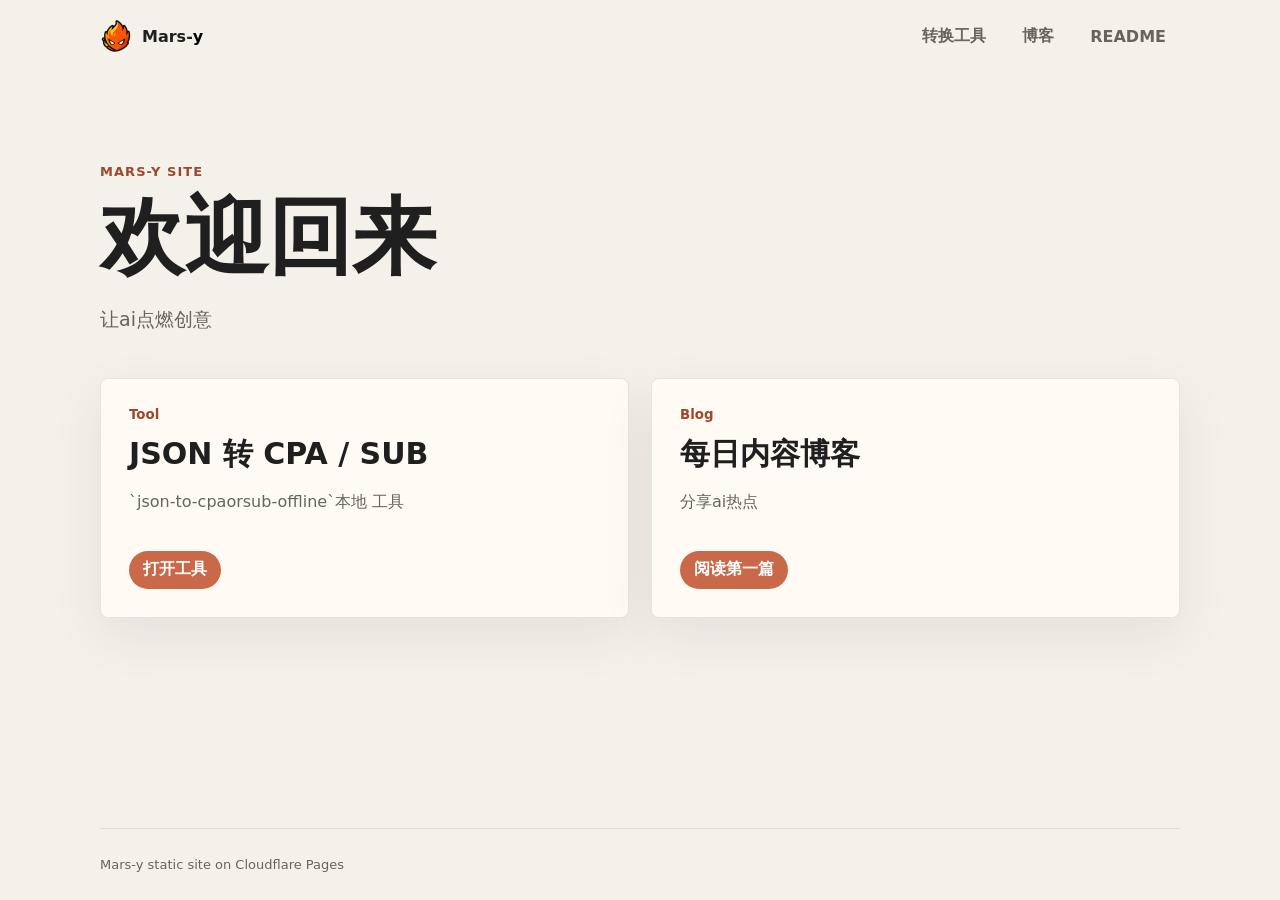
==== commit e82d3cf4: "update site content and blog layout" ====
--- a/index.html
+++ b/index.html
@@ -3,9 +3,9 @@
 <head>
   <meta charset="utf-8">
   <meta name="viewport" content="width=device-width, initial-scale=1">
-  <title>mars-y - 工具与博客</title>
-  <meta name="description" content="mars-y 静态站点入口，包含本地转换工具和每日博客。">
-  <link rel="icon" type="image/x-icon" href="assets/favicon.ico">
+  <title>Mars-y - 工具与博客</title>
+  <meta name="description" content="Mars-y 静态站点入口，包含本地转换工具和每日博客。">
+  <link rel="icon" type="image/x-icon" href="assets/mars-y-icon-cropped-hd.ico">
   <style>
     :root {
       --bg: #f4f1eb;
@@ -26,6 +26,7 @@
     .nav { min-height: 72px; display: flex; align-items: center; gap: 18px; }
     .brand { display: inline-flex; align-items: center; gap: 10px; font-weight: 850; }
     .brand img { width: 32px; height: 32px; border-radius: 8px; }
+    .brand-y { color: #000; }
     .links { margin-left: auto; display: flex; gap: 8px; flex-wrap: wrap; }
     .links a, .button { min-height: 38px; display: inline-flex; align-items: center; justify-content: center; padding: 0 14px; border-radius: 999px; font-weight: 750; }
     .links a { color: var(--muted); }
@@ -51,9 +52,9 @@
 <body>
   <div class="shell">
     <header class="nav">
-      <a class="brand" href="index.html" aria-label="mars-y">
-        <img src="assets/favicon.ico" alt="mars-y logo">
-        <span>mars-y</span>
+      <a class="brand" href="index.html" aria-label="Mars-y">
+        <img src="assets/mars-y-icon-cropped-hd.ico" alt="Mars-y logo">
+        <span>Mars-<span class="brand-y">y</span></span>
       </a>
       <nav class="links" aria-label="主导航">
         <a href="tools/json-to-cpaorsub-offline/">转换工具</a>
@@ -83,7 +84,7 @@
       </section>
     </main>
 
-    <footer class="footer">mars-y static site on Cloudflare Pages</footer>
+    <footer class="footer">Mars-y static site on Cloudflare Pages</footer>
   </div>
 </body>
 </html>
